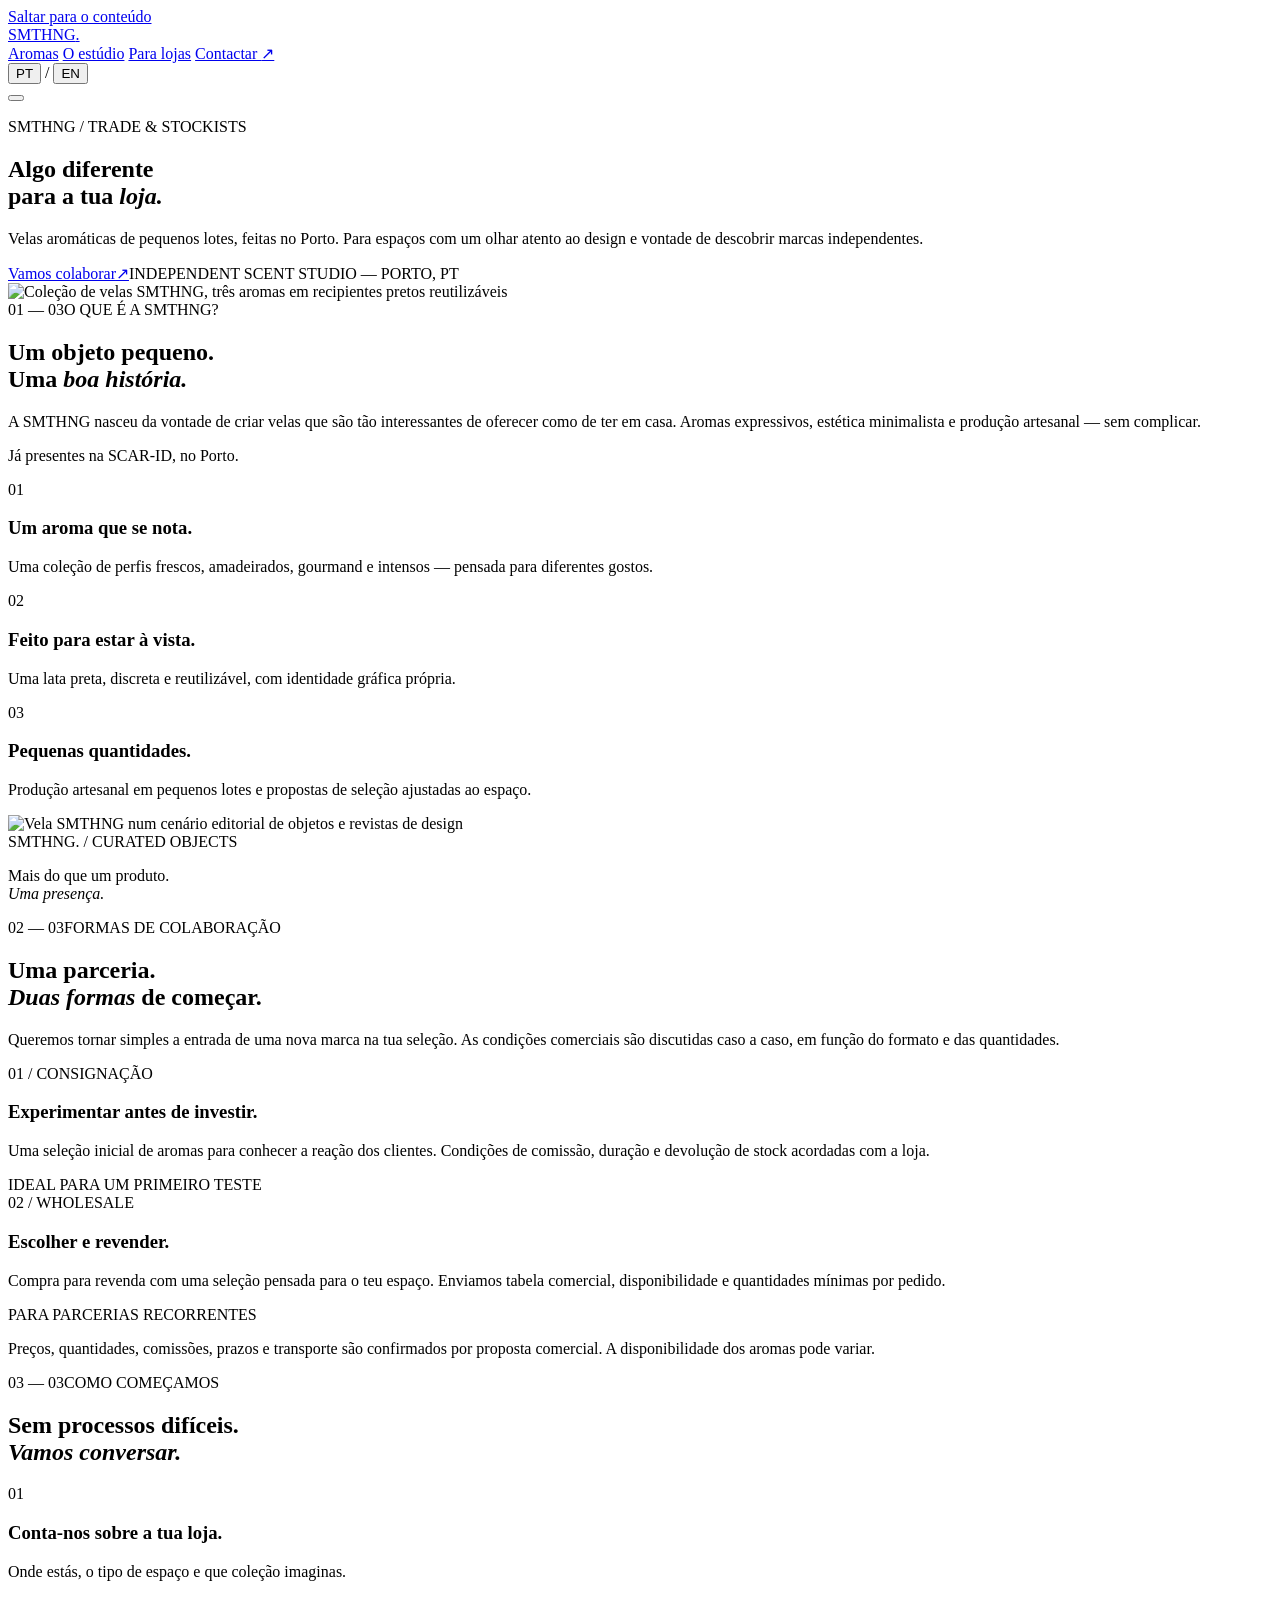
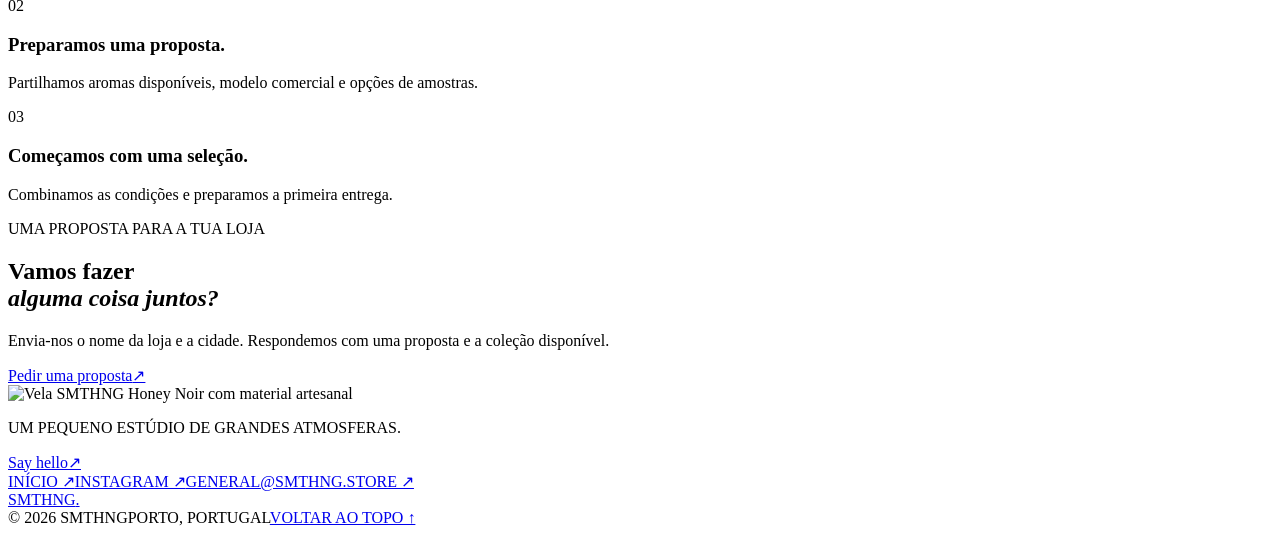
==== stockists/index.html @ 964a91d0 "feat: add bilingual stockist partnership page" ====
<!doctype html>
<html lang="pt-PT">
<head>
  <meta charset="utf-8">
  <meta name="viewport" content="width=device-width, initial-scale=1">
  <meta name="theme-color" content="#14205c">
  <meta name="description" content="SMTHNG para concept stores e boutiques. Descubra como colaborar com uma marca independente de velas aromáticas feitas à mão no Porto.">
  <meta property="og:type" content="website">
  <meta property="og:title" content="For stockists — SMTHNG">
  <meta property="og:description" content="A scent brand with character, made in Porto. Wholesale & consignment enquiries.">
  <meta property="og:image" content="https://smthng.store/assets/img/hero-group.jpg">
  <meta property="og:url" content="https://smthng.store/stockists/">
  <link rel="canonical" href="https://smthng.store/stockists/">
  <link rel="icon" href="../assets/favicon.svg" type="image/svg+xml">
  <link rel="preconnect" href="https://fonts.googleapis.com">
  <link rel="preconnect" href="https://fonts.gstatic.com" crossorigin>
  <link href="https://fonts.googleapis.com/css2?family=DM+Sans:wght@400;500;600;700&family=Instrument+Serif:ital@0;1&display=swap" rel="stylesheet">
  <link rel="stylesheet" href="../assets/styles.css">
  <script src="../assets/site.js" defer></script>
  <title>Para lojas — SMTHNG</title>
</head>
<body data-page="stockists">
  <a class="skip-link" href="#main" data-i18n="skip">Saltar para o conteúdo</a>
  <header class="site-header">
    <div class="header-inner shell">
      <a class="wordmark" href="../" aria-label="SMTHNG, início">SMTHNG<span class="wordmark-dot">.</span></a>
      <nav class="site-nav" id="primary-nav" aria-label="Navegação principal">
        <a href="../#collection" data-i18n="navScents">Aromas</a>
        <a href="../#story" data-i18n="navStory">O estúdio</a>
        <a href="./" aria-current="page" data-i18n="navStockists">Para lojas</a>
        <a class="nav-contact" href="mailto:general@smthng.store?subject=Parceria%20SMTHNG" data-i18n="navContact">Contactar <span aria-hidden="true">↗</span></a>
      </nav>
      <div class="header-actions">
        <div class="language-switch" aria-label="Choose language">
          <button type="button" data-lang-switch="pt" aria-pressed="true">PT</button>
          <span aria-hidden="true">/</span>
          <button type="button" data-lang-switch="en" aria-pressed="false">EN</button>
        </div>
        <button type="button" class="menu-button" aria-label="Abrir menu" aria-controls="primary-nav" aria-expanded="false"><span></span><span></span></button>
      </div>
    </div>
  </header>

  <main id="main">
    <section class="stockist-hero">
      <div class="stockist-hero-copy"><p class="eyebrow eyebrow-light">SMTHNG / TRADE & STOCKISTS</p><h1 data-i18n-html="b2bHeading">Algo diferente<br>para a tua <em>loja.</em></h1><p data-i18n="b2bBody">Velas aromáticas de pequenos lotes, feitas no Porto. Para espaços com um olhar atento ao design e vontade de descobrir marcas independentes.</p><a class="button button-light" href="#partnership"><span data-i18n="b2bCta">Vamos colaborar</span><span aria-hidden="true">↗</span></a><span class="stockist-hero-foot">INDEPENDENT SCENT STUDIO — PORTO, PT</span></div>
      <div class="stockist-hero-photo"><img src="../assets/img/hero-group.jpg" alt="Coleção de velas SMTHNG, três aromas em recipientes pretos reutilizáveis" fetchpriority="high"></div>
    </section>

    <section class="stockist-intro shell" aria-labelledby="stockist-intro-heading">
      <div class="section-label"><span class="section-index">01 — 03</span><span data-i18n="b2bSectionOne">O QUE É A SMTHNG?</span></div>
      <div class="intro-grid">
        <h2 class="display-heading" id="stockist-intro-heading" data-i18n-html="b2bIntroHeading">Um objeto pequeno.<br>Uma <em>boa história.</em></h2>
        <div class="intro-aside"><p data-i18n="b2bIntroBody">A SMTHNG nasceu da vontade de criar velas que são tão interessantes de oferecer como de ter em casa. Aromas expressivos, estética minimalista e produção artesanal — sem complicar.</p><p class="tiny-note" data-i18n="b2bExisting">Já presentes na SCAR-ID, no Porto.</p></div>
      </div>
      <div class="benefit-grid">
        <article><span>01</span><h3 data-i18n="benefitOneTitle">Um aroma que se nota.</h3><p data-i18n="benefitOneBody">Uma coleção de perfis frescos, amadeirados, gourmand e intensos — pensada para diferentes gostos.</p></article>
        <article><span>02</span><h3 data-i18n="benefitTwoTitle">Feito para estar à vista.</h3><p data-i18n="benefitTwoBody">Uma lata preta, discreta e reutilizável, com identidade gráfica própria.</p></article>
        <article><span>03</span><h3 data-i18n="benefitThreeTitle">Pequenas quantidades.</h3><p data-i18n="benefitThreeBody">Produção artesanal em pequenos lotes e propostas de seleção ajustadas ao espaço.</p></article>
      </div>
    </section>

    <section class="b2b-photo-band"><img src="../assets/img/editorial-home.jpg" alt="Vela SMTHNG num cenário editorial de objetos e revistas de design" loading="lazy"><div><span>SMTHNG. / CURATED OBJECTS</span><p data-i18n-html="b2bBand">Mais do que um produto.<br><em>Uma presença.</em></p></div></section>

    <section class="partnership-section shell" id="partnership" aria-labelledby="partnership-heading">
      <div class="section-label"><span class="section-index">02 — 03</span><span data-i18n="b2bSectionTwo">FORMAS DE COLABORAÇÃO</span></div>
      <div class="partnership-heading"><h2 class="display-heading" id="partnership-heading" data-i18n-html="b2bPartnershipHeading">Uma parceria.<br><em>Duas formas</em> de começar.</h2><p data-i18n="b2bPartnershipBody">Queremos tornar simples a entrada de uma nova marca na tua seleção. As condições comerciais são discutidas caso a caso, em função do formato e das quantidades.</p></div>
      <div class="partnership-cards">
        <article class="partnership-card"><span class="partnership-number">01 / CONSIGNAÇÃO</span><h3 data-i18n="b2bConsignTitle">Experimentar antes de investir.</h3><p data-i18n="b2bConsignBody">Uma seleção inicial de aromas para conhecer a reação dos clientes. Condições de comissão, duração e devolução de stock acordadas com a loja.</p><span class="partnership-tag" data-i18n="b2bConsignTag">IDEAL PARA UM PRIMEIRO TESTE</span></article>
        <article class="partnership-card"><span class="partnership-number">02 / WHOLESALE</span><h3 data-i18n="b2bWholesaleTitle">Escolher e revender.</h3><p data-i18n="b2bWholesaleBody">Compra para revenda com uma seleção pensada para o teu espaço. Enviamos tabela comercial, disponibilidade e quantidades mínimas por pedido.</p><span class="partnership-tag" data-i18n="b2bWholesaleTag">PARA PARCERIAS RECORRENTES</span></article>
      </div>
      <p class="terms-note" data-i18n="b2bTerms">Preços, quantidades, comissões, prazos e transporte são confirmados por proposta comercial. A disponibilidade dos aromas pode variar.</p>
    </section>

    <section class="approach-section">
      <div class="shell">
        <div class="section-label"><span class="section-index">03 — 03</span><span data-i18n="b2bSectionThree">COMO COMEÇAMOS</span></div>
        <h2 class="display-heading" data-i18n-html="b2bStepsHeading">Sem processos difíceis.<br><em>Vamos conversar.</em></h2>
        <div class="steps-list"><div><span>01</span><h3 data-i18n="b2bStepOne">Conta-nos sobre a tua loja.</h3><p data-i18n="b2bStepOneBody">Onde estás, o tipo de espaço e que coleção imaginas.</p></div><div><span>02</span><h3 data-i18n="b2bStepTwo">Preparamos uma proposta.</h3><p data-i18n="b2bStepTwoBody">Partilhamos aromas disponíveis, modelo comercial e opções de amostras.</p></div><div><span>03</span><h3 data-i18n="b2bStepThree">Começamos com uma seleção.</h3><p data-i18n="b2bStepThreeBody">Combinamos as condições e preparamos a primeira entrega.</p></div></div>
      </div>
    </section>

    <section class="contact-section" id="contact"><div class="shell contact-inner"><div><span class="overline light-overline" data-i18n="b2bContactLabel">UMA PROPOSTA PARA A TUA LOJA</span><h2 data-i18n-html="b2bContactHeading">Vamos fazer<br><em>alguma coisa juntos?</em></h2><p data-i18n="b2bContactBody">Envia-nos o nome da loja e a cidade. Respondemos com uma proposta e a coleção disponível.</p><a class="button button-light" href="mailto:general@smthng.store?subject=Parceria%20SMTHNG%20%E2%80%94%20A%20minha%20loja&body=Ol%C3%A1%20SMTHNG%2C%0A%0ANome%20da%20loja%3A%20%0ACidade%3A%20%0ASite%20ou%20Instagram%3A%20%0AModelo%20de%20colabora%C3%A7%C3%A3o%3A%20%0A%0AObrigado!"><span data-i18n="b2bContactCta">Pedir uma proposta</span><span aria-hidden="true">↗</span></a></div><div class="contact-image"><img src="../assets/img/honey-noir.jpg" alt="Vela SMTHNG Honey Noir com material artesanal" loading="lazy"></div></div></section>
  </main>

  <footer class="site-footer">
    <div class="footer-top shell"><div><p class="footer-small" data-i18n="footerIntro">UM PEQUENO ESTÚDIO DE GRANDES ATMOSFERAS.</p><a class="footer-email" href="mailto:general@smthng.store">Say hello<span aria-hidden="true">↗</span></a></div><div class="footer-links"><a href="../" data-i18n="footerHome">INÍCIO ↗</a><a href="https://www.instagram.com/smthng.store/" target="_blank" rel="noopener noreferrer">INSTAGRAM ↗</a><a href="mailto:general@smthng.store">GENERAL@SMTHNG.STORE ↗</a></div></div>
    <div class="footer-bottom shell"><a class="wordmark footer-wordmark" href="../">SMTHNG<span class="wordmark-dot">.</span></a><div><span>© <span data-year>2026</span> SMTHNG</span><span>PORTO, PORTUGAL</span><a href="#top" data-i18n="backToTop">VOLTAR AO TOPO ↑</a></div></div>
  </footer>
</body>
</html>
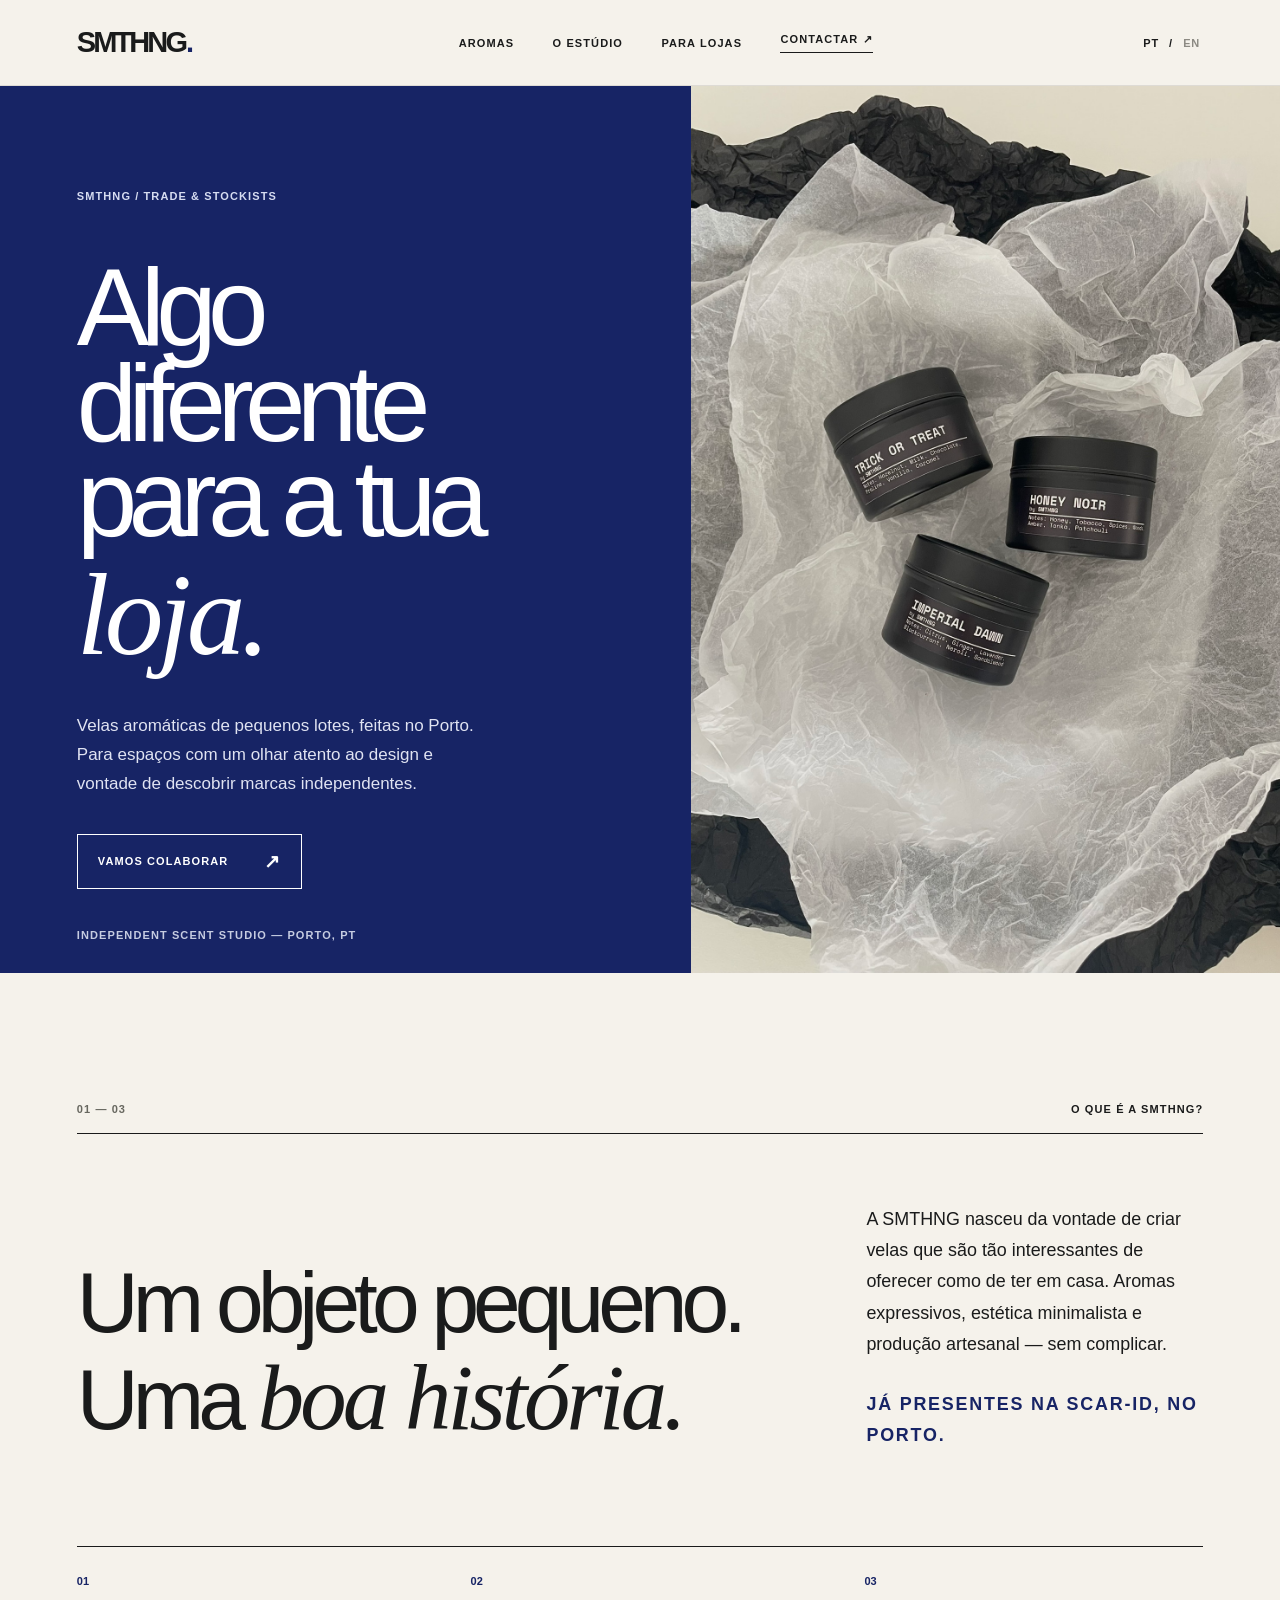
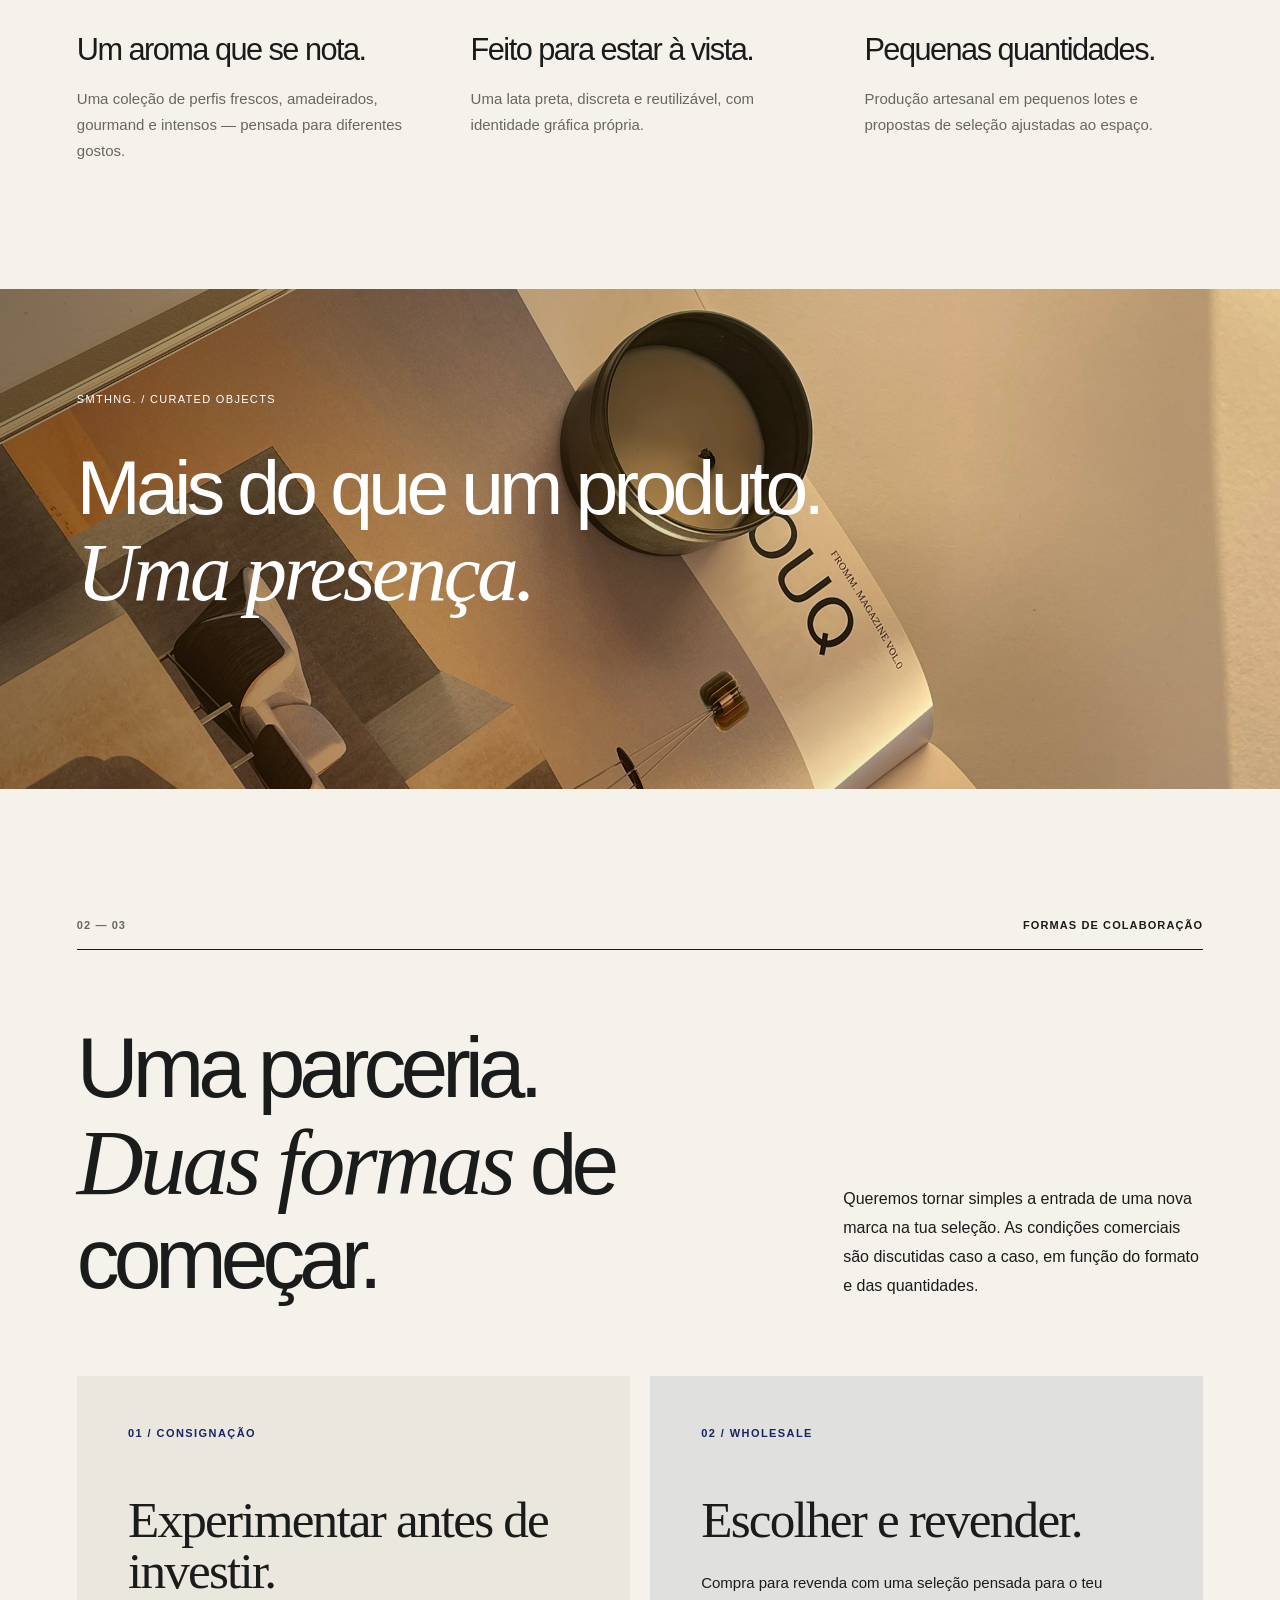
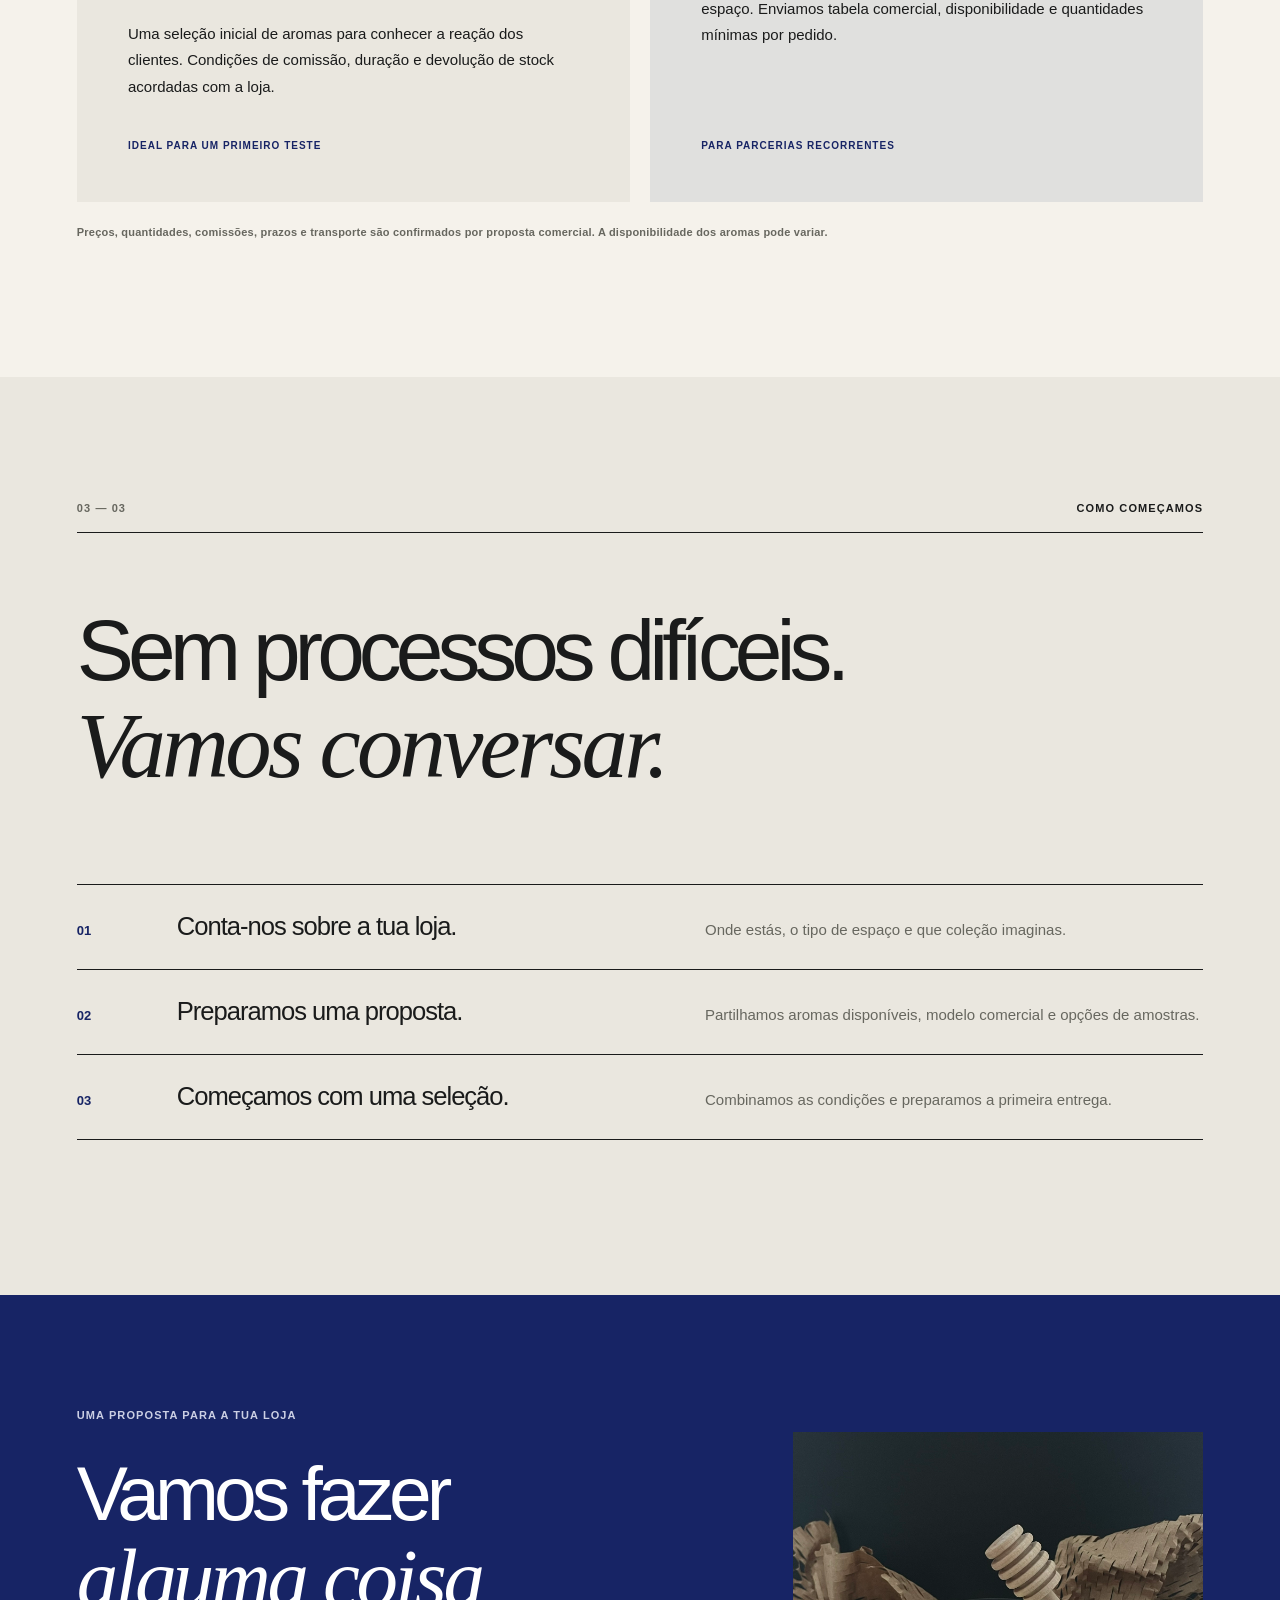
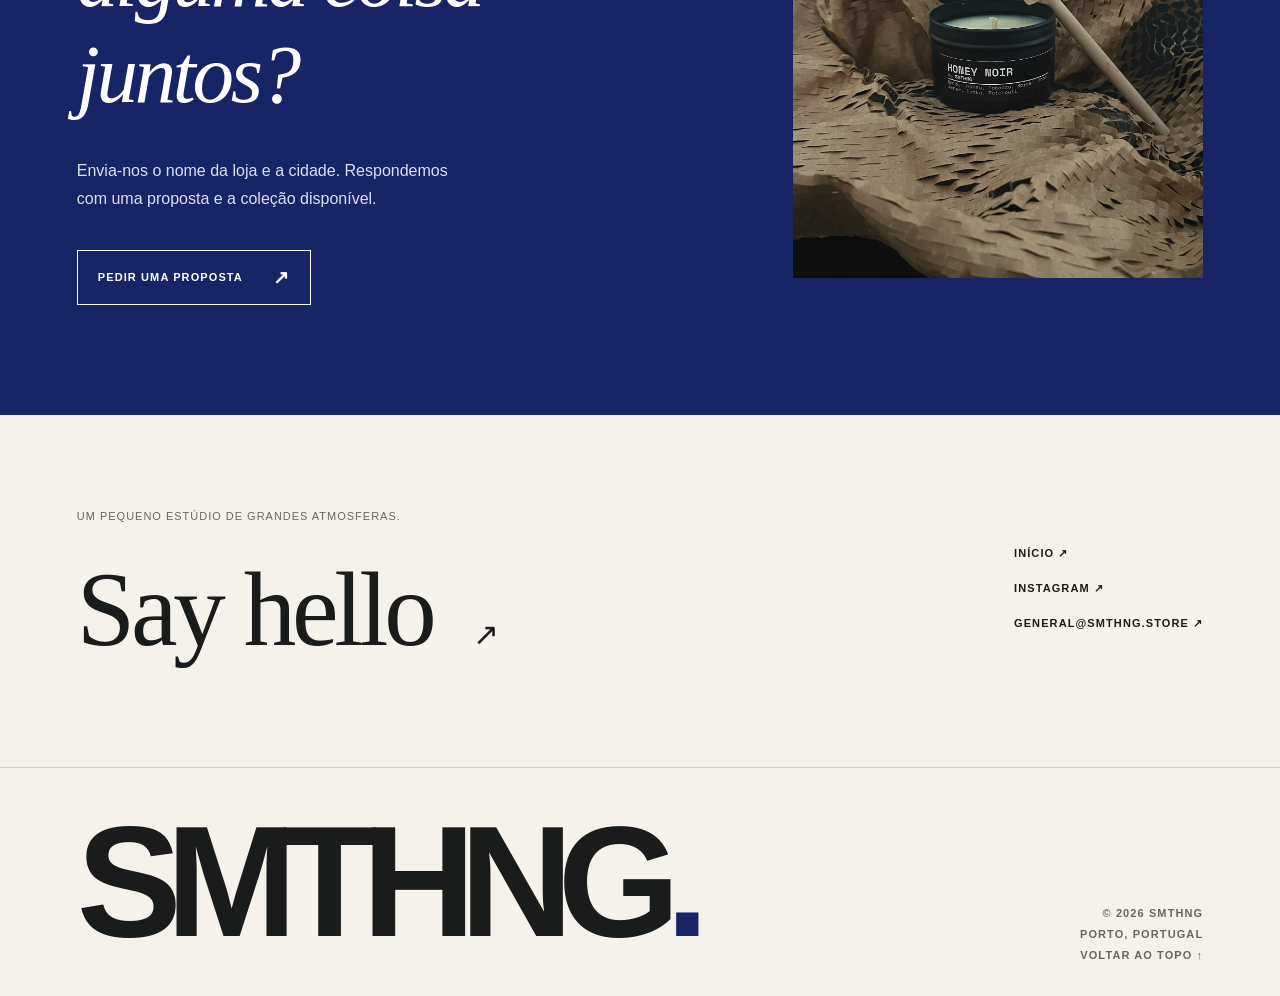
==== commit 594936f5: "fix: refine mobile type scales and editorial headlines" ====
--- a/stockists/index.html
+++ b/stockists/index.html
@@ -21,7 +21,7 @@
 </head>
 <body data-page="stockists">
   <a class="skip-link" href="#main" data-i18n="skip">Saltar para o conteúdo</a>
-  <header class="site-header">
+  <header class="site-header" id="top">
     <div class="header-inner shell">
       <a class="wordmark" href="../" aria-label="SMTHNG, início">SMTHNG<span class="wordmark-dot">.</span></a>
       <nav class="site-nav" id="primary-nav" aria-label="Navegação principal">
@@ -43,7 +43,7 @@
 
   <main id="main">
     <section class="stockist-hero">
-      <div class="stockist-hero-copy"><p class="eyebrow eyebrow-light">SMTHNG / TRADE & STOCKISTS</p><h1 data-i18n-html="b2bHeading">Algo diferente<br>para a tua <em>loja.</em></h1><p data-i18n="b2bBody">Velas aromáticas de pequenos lotes, feitas no Porto. Para espaços com um olhar atento ao design e vontade de descobrir marcas independentes.</p><a class="button button-light" href="#partnership"><span data-i18n="b2bCta">Vamos colaborar</span><span aria-hidden="true">↗</span></a><span class="stockist-hero-foot">INDEPENDENT SCENT STUDIO — PORTO, PT</span></div>
+      <div class="stockist-hero-copy"><p class="eyebrow eyebrow-light">SMTHNG / TRADE & STOCKISTS</p><h1 data-i18n-html="b2bHeading">Algo<br>diferente<br>para a tua <em>loja.</em></h1><p data-i18n="b2bBody">Velas aromáticas de pequenos lotes, feitas no Porto. Para espaços com um olhar atento ao design e vontade de descobrir marcas independentes.</p><a class="button button-light" href="#partnership"><span data-i18n="b2bCta">Vamos colaborar</span><span aria-hidden="true">↗</span></a><span class="stockist-hero-foot">INDEPENDENT SCENT STUDIO — PORTO, PT</span></div>
       <div class="stockist-hero-photo"><img src="../assets/img/hero-group.jpg" alt="Coleção de velas SMTHNG, três aromas em recipientes pretos reutilizáveis" fetchpriority="high"></div>
     </section>
 
--- a/assets/styles.css
+++ b/assets/styles.css
@@ -0,0 +1,254 @@
+/* SMTHNG — editorial visual system.
+   Cream, ink, cobalt. The photography does the talking. */
+:root{--paper:#f5f2eb;--paper-2:#eae7df;--ink:#1a1b1b;--muted:#67675f;--blue:#172465;--line:#d1cdc3;--white:#fffefa;--sans:"DM Sans",Arial,sans-serif;--serif:"Instrument Serif",Georgia,serif}
+*{box-sizing:border-box}
+html{scroll-behavior:smooth;scroll-padding-top:84px}
+body{margin:0;color:var(--ink);background:var(--paper);font-family:var(--sans);font-size:15px;-webkit-font-smoothing:antialiased}
+body.menu-open{overflow:hidden}
+img{display:block;width:100%;height:auto}
+a{color:inherit;text-decoration:none}
+button{font:inherit}
+h1,h2,h3,p,figure{margin:0}
+button,a{-webkit-tap-highlight-color:transparent}
+a:focus-visible,button:focus-visible{outline:2px solid var(--blue);outline-offset:5px}
+::selection{background:var(--blue);color:#fff}
+.shell{max-width:1680px;margin-inline:auto;padding-inline:clamp(22px,6vw,104px)}
+.skip-link{position:absolute;z-index:200;left:20px;top:-80px;background:#fff;padding:12px 20px}
+.skip-link:focus{top:10px}
+.site-header{position:relative;z-index:90;background:var(--paper);border-bottom:1px solid rgba(26,27,27,.1)}
+.header-inner{height:85px;display:flex;align-items:center;justify-content:space-between;gap:32px}
+.wordmark{font-family:var(--sans);font-size:29px;font-weight:700;letter-spacing:-.10em;line-height:1;white-space:nowrap}
+.wordmark-dot{color:var(--blue);margin-left:1px}
+.site-nav{display:flex;align-items:center;gap:clamp(24px,3vw,52px)}
+.site-nav a,.language-switch,.footer-links,.footer-bottom,.overline,.eyebrow,.section-label,.scent-details,.mini-spec,.hero-footnote,.vertical-caption,.editorial-image figcaption,.made-photo figcaption,.trade-footnote,.stockist-hero-foot,.tiny-note,.terms-note{font-size:11px;font-weight:600;letter-spacing:.10em;text-transform:uppercase}
+.site-nav a{transition:opacity .2s}
+.site-nav a:hover{opacity:.55}
+.site-nav .nav-contact{border-bottom:1px solid currentColor;padding-bottom:6px}
+.header-actions{display:flex;align-items:center;gap:22px}
+.language-switch{display:flex;align-items:center;gap:7px;white-space:nowrap}
+.language-switch button{border:0;background:none;padding:6px 3px;color:#8c8a83;cursor:pointer;font-size:11px;letter-spacing:.08em;font-weight:700}
+.language-switch button[aria-pressed="true"]{color:var(--ink)}
+.menu-button{display:none;background:none;border:0;cursor:pointer;width:34px;height:34px;position:relative}
+.menu-button span{position:absolute;width:25px;height:1.5px;background:var(--ink);left:4px;top:12px;transition:transform .25s}
+.menu-button span+span{top:21px}
+.menu-button[aria-expanded="true"] span:first-child{transform:translateY(4.5px) rotate(45deg)}
+.menu-button[aria-expanded="true"] span+span{transform:translateY(-4.5px) rotate(-45deg)}
+.hero{min-height:min(820px,calc(100svh - 85px));display:grid;grid-template-columns:52% 48%;background:var(--paper)}
+.hero-copy{padding:clamp(60px,7.4vw,138px) clamp(28px,7.5vw,150px) 28px clamp(22px,6vw,104px);display:flex;flex-direction:column;align-items:flex-start}
+.eyebrow{display:flex;align-items:center;gap:11px;line-height:1.5;color:var(--blue)}
+.asterisk{font-size:21px;line-height:1}
+.hero h1{font-size:clamp(78px,9.2vw,166px);line-height:.82;letter-spacing:-.085em;font-weight:500;margin:clamp(32px,4.4vw,78px) 0 35px;white-space:nowrap}
+.hero h1 em,.display-heading em,.quote-panel h2 em,.trade-banner h2 em,.stockist-hero h1 em,.contact-section h2 em,.b2b-photo-band em{font:italic 1.08em var(--serif);letter-spacing:-.04em;font-weight:400}
+.hero-description{font-size:clamp(15px,1.3vw,18px);line-height:1.7;max-width:390px}
+.text-link{display:inline-flex;gap:26px;align-items:center;border-bottom:1px solid var(--ink);padding-bottom:11px;text-transform:uppercase;font-weight:700;letter-spacing:.09em;font-size:11px}
+.text-link:hover .round-arrow{transform:translate(3px,-3px)}
+.round-arrow{font-size:19px;transition:transform .2s;line-height:1}
+.hero-link{margin-top:36px}
+.hero-footnote{display:flex;gap:25px;color:var(--muted);margin-top:auto;padding-top:44px;width:100%;justify-content:space-between}
+.hero-media{min-height:560px;position:relative;overflow:hidden;background:#dad8d1}
+.hero-media img{height:100%;width:100%;object-fit:cover;object-position:50% 50%}
+.vertical-caption{position:absolute;right:22px;bottom:33px;writing-mode:vertical-rl;color:#fff;text-shadow:0 1px 5px #222;mix-blend-mode:difference}
+.marquee-line{border-block:1px solid var(--ink);overflow:hidden;background:var(--blue);color:#fff;padding:15px 0}
+.marquee-line span{display:block;white-space:nowrap;font-size:12px;font-weight:700;letter-spacing:.18em;text-align:center}
+.marquee-line i{font-size:17px;font-style:normal;vertical-align:middle;margin-inline:20px}
+.section-label{display:flex;justify-content:space-between;gap:24px;padding-bottom:18px;border-bottom:1px solid var(--ink);color:var(--ink)}
+.section-index{color:var(--muted)}
+.intro-section{padding-top:130px;padding-bottom:140px}
+.intro-grid{display:grid;grid-template-columns:1.35fr .65fr;gap:8%;padding:70px 0 95px;align-items:end}
+.display-heading{font-size:clamp(54px,6.7vw,112px);letter-spacing:-.07em;font-weight:500;line-height:.98}
+.intro-aside{max-width:385px}
+.intro-aside p{font-size:clamp(16px,1.4vw,19px);line-height:1.75}
+.mini-spec{display:flex;gap:10px 18px;flex-wrap:wrap;margin-top:30px;color:var(--blue)}
+.mini-spec span:before{content:"✳";margin-right:7px;font-size:11px}
+.editorial-image{position:relative}
+.editorial-image-wide img{aspect-ratio:2.15/1;object-fit:cover;object-position:center 54%}
+.editorial-image figcaption,.made-photo figcaption{position:absolute;bottom:15px;left:17px;font-size:9px;background:var(--paper);padding:8px 11px;letter-spacing:.09em}
+.collection-section{background:var(--paper-2);padding:130px 0 145px}
+.section-heading-row{display:flex;align-items:end;justify-content:space-between;gap:40px;padding:62px 0 75px}
+.section-kicker{max-width:300px;line-height:1.65;font-size:16px}
+.scent-grid{display:grid;grid-template-columns:repeat(2,minmax(0,1fr));gap:68px 30px}
+.scent-image{overflow:hidden;background:#282a2a}
+.scent-image img{aspect-ratio:1.12/1;object-fit:cover;transition:transform .6s cubic-bezier(.2,.8,.2,1)}
+.scent-card:hover .scent-image img{transform:scale(1.035)}
+.scent-details{display:grid;grid-template-columns:34px 1fr 30px;gap:8px;padding-top:20px;align-items:start}
+.scent-details h3{font-size:clamp(19px,2vw,29px);letter-spacing:-.035em;font-weight:600;line-height:1.2}
+.scent-details p{font-family:var(--sans);text-transform:none;letter-spacing:0;font-size:13px;font-weight:400;color:var(--muted);margin-top:8px;line-height:1.4}
+.scent-symbol{font-size:22px;text-align:right;line-height:1}
+.scent-index{display:grid;grid-template-columns:1fr 2fr;gap:60px;margin-top:140px;border-top:1px solid var(--ink);padding-top:25px}
+.scent-index-heading .overline{color:var(--blue)}
+.scent-index-heading p{font-size:13px;line-height:1.5;color:var(--muted);margin-top:18px}
+.scent-index-list>div{display:flex;align-items:baseline;justify-content:space-between;gap:18px;border-bottom:1px solid var(--line);padding:22px 0}
+.scent-index-list>div span:first-child{font-size:clamp(18px,1.9vw,28px);font-weight:600;letter-spacing:-.035em}
+.scent-index-list>div span+span{font-size:12px;color:var(--muted)}
+.quote-section{display:grid;grid-template-columns:1fr 1fr;min-height:670px}
+.quote-image{overflow:hidden}
+.quote-image img{height:100%;object-fit:cover}
+.quote-panel{position:relative;background:var(--blue);color:#fff;padding:clamp(58px,7vw,130px) clamp(35px,6.5vw,115px);display:flex;flex-direction:column;justify-content:center}
+.light-overline{color:#cbcfe4}
+.quote-panel h2,.trade-banner h2,.contact-section h2{font-size:clamp(60px,6.5vw,108px);line-height:.96;letter-spacing:-.065em;font-weight:500;margin:35px 0}
+.quote-panel p{max-width:350px;line-height:1.7;font-size:17px;color:#e0e3f2}
+.quote-mark{position:absolute;right:45px;bottom:25px;color:#dddff2;font-size:45px}
+.made-section{padding-top:145px;padding-bottom:150px}
+.made-grid{display:grid;grid-template-columns:1.12fr .88fr;align-items:center;gap:10%;padding-top:75px}
+.made-grid .display-heading{font-size:clamp(58px,6vw,105px)}
+.made-grid p{font-size:17px;line-height:1.8;max-width:440px;margin:40px 0 28px}
+.made-photo{position:relative}
+.made-photo img{aspect-ratio:.82/1;object-fit:cover}
+.trade-banner{display:grid;grid-template-columns:55% 45%;background:var(--blue);color:#fff;min-height:660px}
+.trade-copy{position:relative;padding:clamp(72px,7vw,135px) clamp(45px,7vw,124px);display:flex;flex-direction:column;align-items:flex-start}
+.trade-banner h2{font-size:clamp(60px,6.4vw,110px)}
+.trade-banner p{font-size:17px;line-height:1.7;max-width:470px;color:#e0e3f2}
+.trade-image{overflow:hidden}
+.trade-image img{height:100%;object-fit:cover;object-position:center}
+.button{display:inline-flex;align-items:center;justify-content:space-between;gap:30px;min-width:225px;border:1px solid currentColor;padding:17px 20px;text-transform:uppercase;letter-spacing:.1em;font-size:11px;font-weight:700;transition:background .2s,color .2s}
+.button span:last-child{font-size:19px;line-height:1}
+.button-light{color:#fff;border-color:#fff}
+.button-light:hover{background:#fff;color:var(--blue)}
+.trade-copy .button{margin-top:32px}
+.trade-footnote{margin-top:auto;padding-top:60px;color:#c9cee5}
+.site-footer{background:var(--paper);color:var(--ink)}
+.footer-top{display:grid;grid-template-columns:1fr 1fr;gap:40px;padding-top:95px;padding-bottom:100px;border-bottom:1px solid var(--line)}
+.footer-small{font-size:11px;letter-spacing:.09em;color:var(--muted)}
+.footer-email{display:inline-flex;align-items:baseline;gap:40px;font-family:var(--serif);font-size:clamp(70px,8.2vw,144px);line-height:1.1;margin-top:30px;letter-spacing:-.04em}
+.footer-email span{font-size:.3em;font-family:var(--sans)}
+.footer-links{display:flex;flex-direction:column;gap:22px;align-items:flex-start;justify-content:center;margin-left:auto}
+.footer-links a:hover{text-decoration:underline;text-underline-offset:5px}
+.footer-bottom{padding-top:35px;padding-bottom:35px;display:flex;justify-content:space-between;align-items:end;gap:30px}
+.footer-wordmark{font-size:clamp(66px,12.3vw,220px);letter-spacing:-.10em}
+.footer-bottom>div{display:flex;flex-direction:column;gap:9px;align-items:flex-end;color:var(--muted)}
+/* B2B page */
+.stockist-hero{display:grid;grid-template-columns:54% 46%;min-height:680px;background:var(--blue)}
+.stockist-hero-copy{padding:clamp(80px,8vw,140px) clamp(30px,8vw,140px) 32px clamp(22px,6vw,104px);display:flex;flex-direction:column;align-items:flex-start;color:#fff}
+.eyebrow-light{color:#d6dcf1}
+.stockist-hero h1{font-size:clamp(73px,8.5vw,155px);line-height:.88;letter-spacing:-.08em;font-weight:500;margin:55px 0 30px}
+.stockist-hero p:not(.eyebrow){font-size:17px;line-height:1.7;max-width:420px;color:#e0e3f2}
+.stockist-hero .button{margin-top:35px}
+.stockist-hero-foot{margin-top:auto;padding-top:40px;color:#c6cce1}
+.stockist-hero-photo img{width:100%;height:100%;object-fit:cover}
+.stockist-intro{padding-top:130px;padding-bottom:125px}
+.tiny-note{margin-top:28px;color:var(--blue)}
+.benefit-grid{display:grid;grid-template-columns:repeat(3,1fr);gap:55px;border-top:1px solid var(--ink);padding-top:24px}
+.benefit-grid article>span{font-size:11px;color:var(--blue);font-weight:700}
+.benefit-grid h3{margin:45px 0 18px;font-size:clamp(24px,2.4vw,37px);line-height:1.12;letter-spacing:-.05em;font-weight:500}
+.benefit-grid p{font-size:15px;line-height:1.75;max-width:350px;color:var(--muted)}
+.b2b-photo-band{height:500px;position:relative;overflow:hidden;background:#b7b0a0}
+.b2b-photo-band img{height:100%;object-fit:cover;object-position:50% 45%}
+.b2b-photo-band:before{content:"";position:absolute;inset:0;background:linear-gradient(90deg,rgba(0,0,0,.43),transparent 75%);z-index:1}
+.b2b-photo-band>div{position:absolute;z-index:2;left:6vw;top:20%;color:#fff}
+.b2b-photo-band span{font-size:11px;letter-spacing:.12em}
+.b2b-photo-band p{font-size:clamp(58px,6vw,112px);line-height:.95;letter-spacing:-.06em;margin-top:45px}
+.partnership-section{padding-top:130px;padding-bottom:135px}
+.partnership-heading{display:flex;justify-content:space-between;align-items:end;gap:50px;padding:75px 0}
+.partnership-heading p{max-width:360px;line-height:1.8;font-size:16px}
+.partnership-cards{display:grid;grid-template-columns:1fr 1fr;gap:20px}
+.partnership-card{min-height:400px;padding:clamp(30px,4vw,65px);background:var(--paper-2);display:flex;flex-direction:column;align-items:flex-start}
+.partnership-card:nth-child(2){background:#e0e0de}
+.partnership-number{font-size:11px;letter-spacing:.13em;color:var(--blue);font-weight:700}
+.partnership-card h3{font-family:var(--serif);font-size:clamp(40px,4vw,68px);line-height:1;letter-spacing:-.035em;font-weight:400;max-width:440px;margin:55px 0 25px}
+.partnership-card p{line-height:1.75;max-width:460px;font-size:15px}
+.partnership-tag{font-size:10px;letter-spacing:.1em;color:var(--blue);font-weight:700;margin-top:auto;padding-top:40px}
+.terms-note{line-height:1.6;color:var(--muted);margin-top:22px;font-size:11px;letter-spacing:.02em;text-transform:none}
+.approach-section{padding:125px 0 155px;background:var(--paper-2)}
+.approach-section .display-heading{margin:75px 0 85px}
+.steps-list>div{display:grid;grid-template-columns:70px 1fr 1fr;gap:30px;align-items:baseline;padding:27px 0;border-top:1px solid var(--ink)}
+.steps-list>div:last-child{border-bottom:1px solid var(--ink)}
+.steps-list>div>span{font-size:13px;color:var(--blue);font-weight:700}
+.steps-list h3{font-size:clamp(22px,2vw,33px);font-weight:500;letter-spacing:-.04em}
+.steps-list p{font-size:15px;color:var(--muted);line-height:1.6}
+.contact-section{background:var(--blue);color:#fff}
+.contact-inner{display:grid;grid-template-columns:1.2fr .8fr;gap:9%;align-items:center;padding-top:110px;padding-bottom:110px}
+.contact-section h2{font-size:clamp(60px,6vw,108px)}
+.contact-section p{max-width:380px;line-height:1.7;font-size:16px;color:#dce0f0}
+.contact-section .button{margin-top:38px}
+.contact-image img{aspect-ratio:.92/1;object-fit:cover}
+@media (min-width:1680px){.hero-copy,.stockist-hero-copy{padding-left:max(calc((100vw - 1472px)/2),104px)}}
+@media (max-width:1100px){.site-nav{gap:22px}.hero h1{font-size:clamp(68px,8.8vw,105px)}.hero-copy{padding-right:28px}.stockist-hero h1{font-size:clamp(67px,8vw,100px)}.intro-grid{grid-template-columns:1.1fr .9fr;gap:5%}.display-heading{font-size:clamp(50px,6.6vw,82px)}.scent-index{grid-template-columns:.7fr 1.3fr}.quote-panel h2,.trade-banner h2{font-size:clamp(56px,6vw,84px)}}
+@media (max-width:820px){
+  .header-inner{height:70px}
+  .menu-button{display:block}
+  .site-nav{position:absolute;top:70px;left:0;right:0;background:var(--paper);display:flex;flex-direction:column;align-items:stretch;padding:28px 6vw 40px;gap:0;border-top:1px solid var(--line);box-shadow:0 14px 20px rgba(0,0,0,.06);visibility:hidden;opacity:0;transform:translateY(-10px);pointer-events:none;transition:opacity .2s,transform .2s,visibility .2s}
+  .site-nav.is-open{visibility:visible;opacity:1;transform:translateY(0);pointer-events:auto}
+  .site-nav a{padding:18px 0;border-bottom:1px solid var(--line);font-size:16px}
+  .site-nav .nav-contact{border-bottom:1px solid var(--line);padding-bottom:18px}
+  .hero{grid-template-columns:1fr;min-height:0}
+  .hero-copy{min-height:600px;padding:65px 6vw 30px}
+  .hero h1{font-size:clamp(82px,15vw,146px)}
+  .hero-media{min-height:580px}
+  .intro-section,.collection-section,.stockist-intro,.partnership-section{padding-block:90px}
+  .intro-grid{grid-template-columns:1fr;padding:55px 0 75px;gap:40px}
+  .intro-aside{max-width:590px}
+  .section-heading-row,.partnership-heading{align-items:start;flex-direction:column}
+  .scent-index{grid-template-columns:1fr;gap:20px;margin-top:90px}
+  .quote-section{grid-template-columns:1fr}
+  .quote-image{height:550px}
+  .quote-panel{min-height:520px}
+  .made-section{padding-block:90px}
+  .made-grid{grid-template-columns:1fr;gap:60px}
+  .made-photo{max-width:520px}
+  .trade-banner{grid-template-columns:1fr}
+  .trade-copy{min-height:580px;padding:85px 6vw}
+  .trade-image{height:450px}
+  .stockist-hero{grid-template-columns:1fr}
+  .stockist-hero-copy{min-height:620px;padding:85px 6vw 30px}
+  .stockist-hero-photo{height:490px}
+  .benefit-grid{gap:25px}
+  .partnership-cards{grid-template-columns:1fr}
+  .partnership-card{min-height:340px}
+  .approach-section{padding-block:90px}
+  .contact-inner{grid-template-columns:1fr;gap:70px}
+  .contact-image{max-width:510px}
+  .footer-email{font-size:clamp(65px,10vw,95px)}
+}
+@media (max-width:560px){
+  .shell{padding-inline:22px}
+  .wordmark{font-size:26px}
+  .header-inner{gap:15px}
+  .header-actions{gap:12px}
+  .hero-copy{min-height:550px;padding:55px 22px 25px}
+  .hero h1{font-size:clamp(71px,18vw,112px);margin:55px 0 30px}
+  .hero-description{font-size:15px}
+  .hero-footnote{font-size:9px;gap:10px}
+  .hero-media{min-height:470px}
+  .vertical-caption{right:14px;bottom:18px}
+  .marquee-line{padding:12px 0}
+  .marquee-line span{font-size:9px;letter-spacing:.09em}
+  .intro-section,.collection-section,.made-section,.stockist-intro,.partnership-section{padding-block:78px}
+  .intro-grid{padding-top:45px}
+  .display-heading{font-size:clamp(54px,12vw,78px)}
+  .editorial-image-wide img{aspect-ratio:.95/1;object-position:58% 50%}
+  .section-heading-row{padding:48px 0 50px}
+  .scent-grid{grid-template-columns:1fr;gap:45px}
+  .scent-image img{aspect-ratio:1.04/1}
+  .scent-details h3{font-size:24px}
+  .scent-index-list>div{align-items:start;flex-direction:column;gap:7px}
+  .quote-image{height:390px}
+  .quote-panel{min-height:485px;padding:65px 24px}
+  .quote-panel h2,.trade-banner h2,.contact-section h2{font-size:clamp(57px,12vw,78px)}
+  .quote-panel p{font-size:15px}
+  .made-grid{padding-top:48px}
+  .made-grid p{margin:28px 0}
+  .trade-copy{min-height:625px;padding:70px 22px}
+  .trade-image{height:400px}
+  .footer-top{grid-template-columns:1fr;padding-block:70px;gap:65px}
+  .footer-links{margin:0;gap:20px}
+  .footer-email{font-size:clamp(65px,17vw,105px)}
+  .footer-bottom{flex-direction:column;align-items:start}
+  .footer-wordmark{font-size:23vw}
+  .footer-bottom>div{align-items:start}
+  .stockist-hero-copy{min-height:640px;padding:75px 22px 35px}
+  .stockist-hero h1{font-size:clamp(63px,16vw,100px)}
+  .stockist-hero-photo{height:400px}
+  .benefit-grid{grid-template-columns:1fr;gap:37px}
+  .benefit-grid h3{margin:17px 0 10px}
+  .b2b-photo-band{height:400px}
+  .b2b-photo-band>div{top:24%;left:22px}
+  .b2b-photo-band p{font-size:clamp(58px,12vw,76px)}
+  .partnership-heading{padding:55px 0}
+  .partnership-card{padding:30px}
+  .partnership-card h3{margin:38px 0 20px}
+  .approach-section .display-heading{margin:55px 0 70px}
+  .steps-list>div{grid-template-columns:35px 1fr;gap:10px 18px}
+  .steps-list p{grid-column:2}
+  .contact-inner{padding-block:75px}
+}
+@media(prefers-reduced-motion:reduce){html{scroll-behavior:auto}*,*::before,*::after{animation-duration:.01ms!important;transition-duration:.01ms!important}}
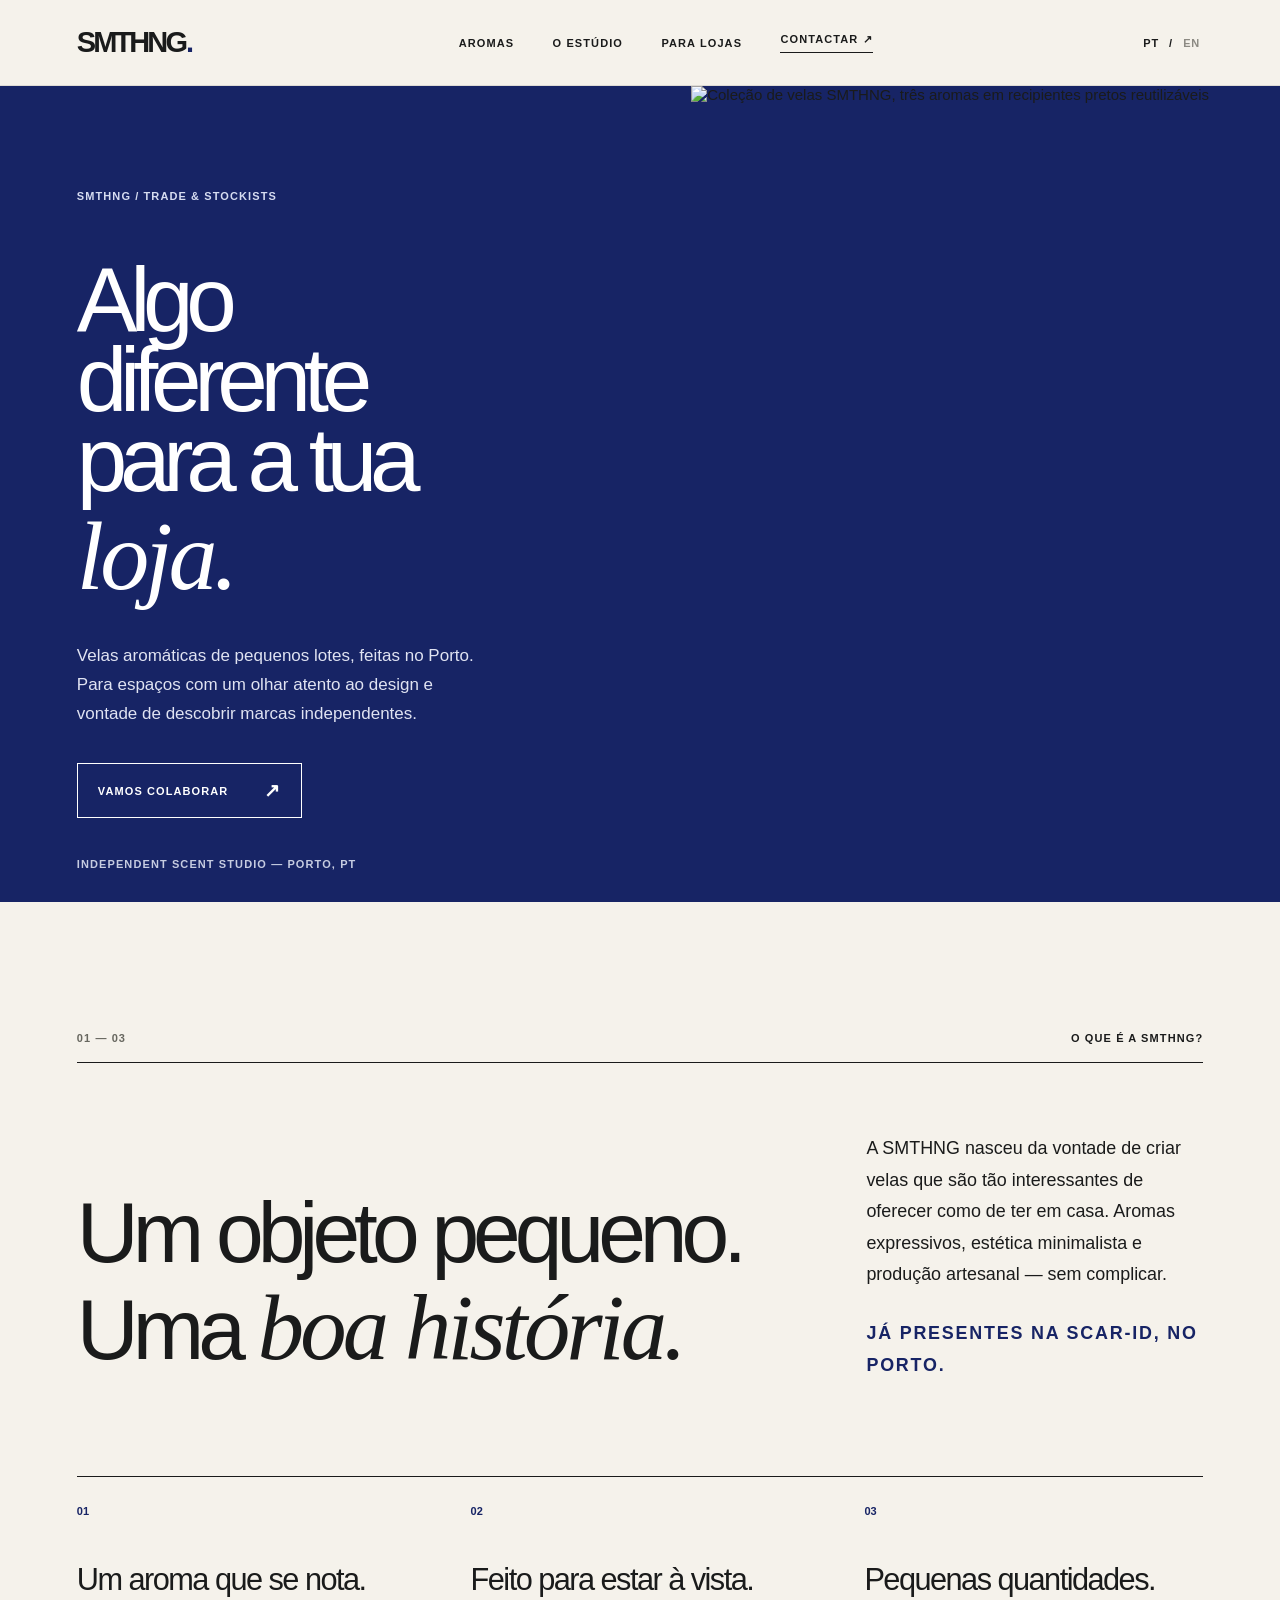
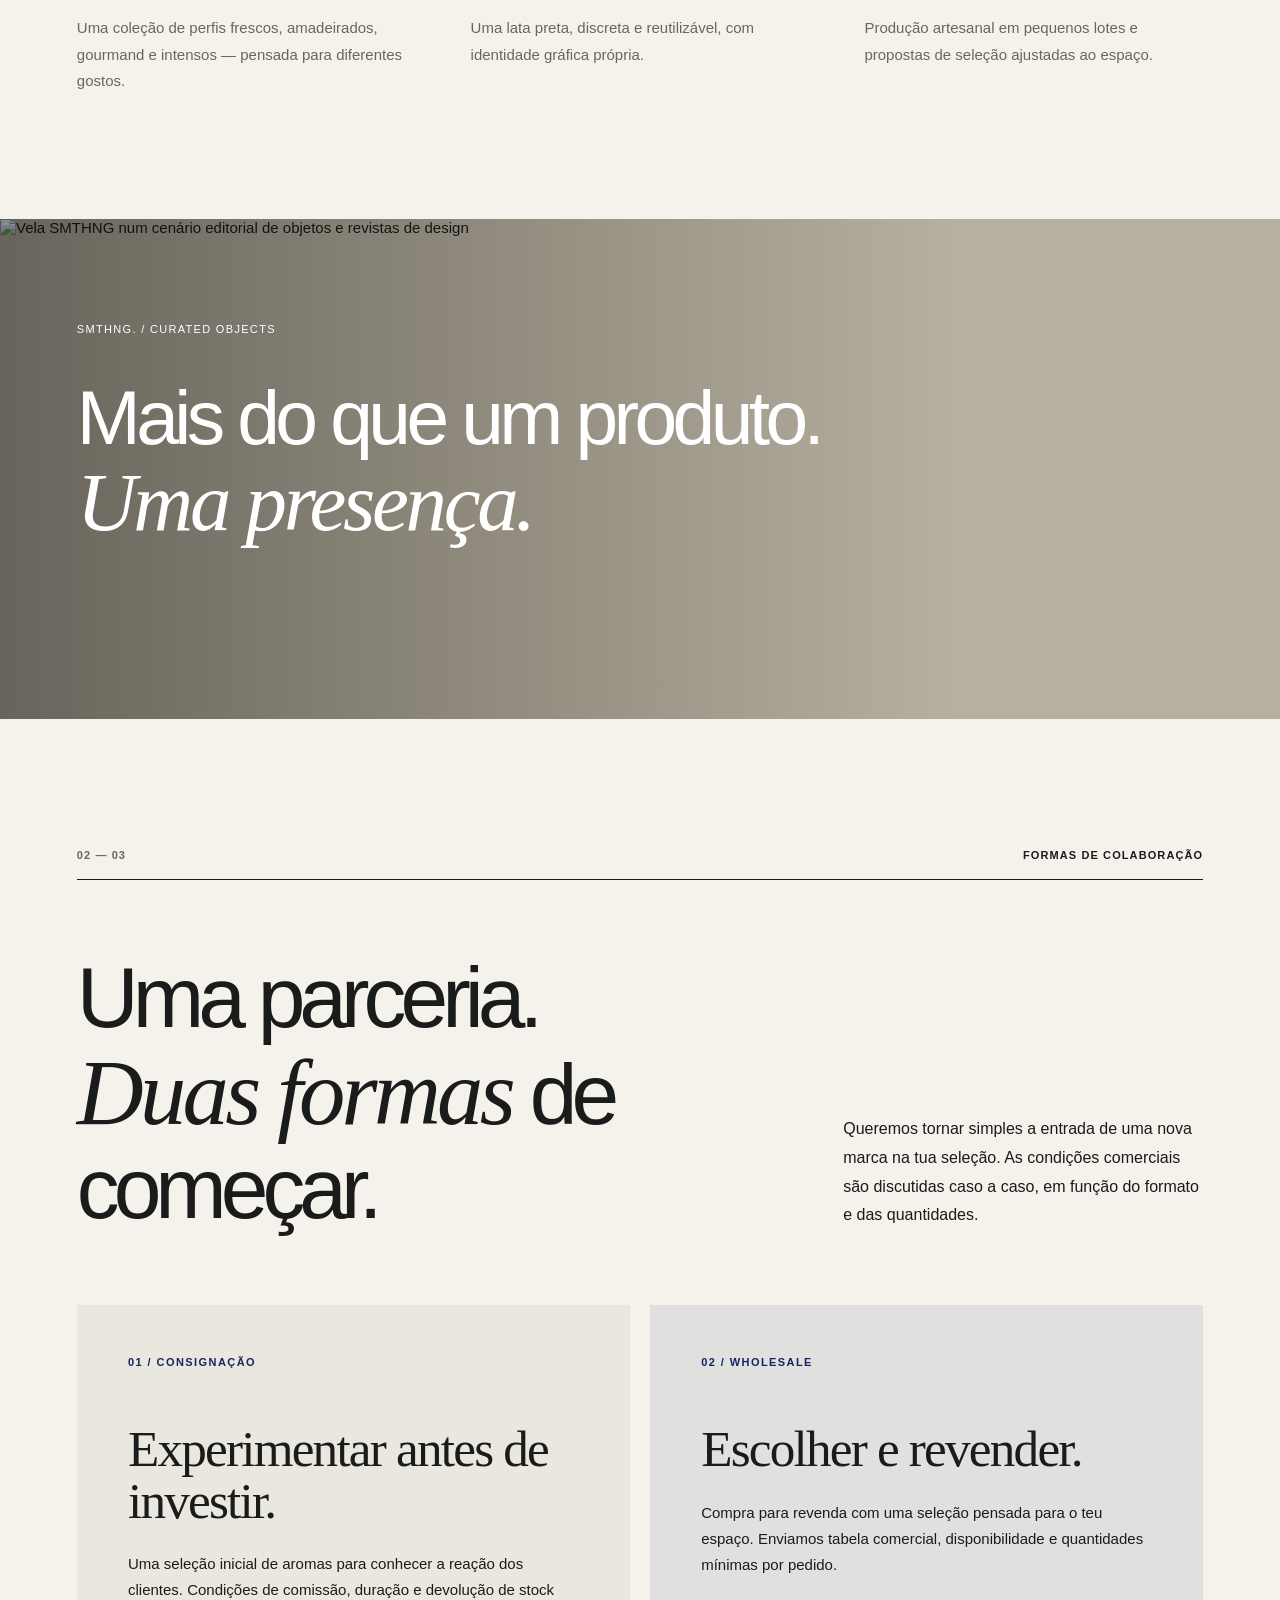
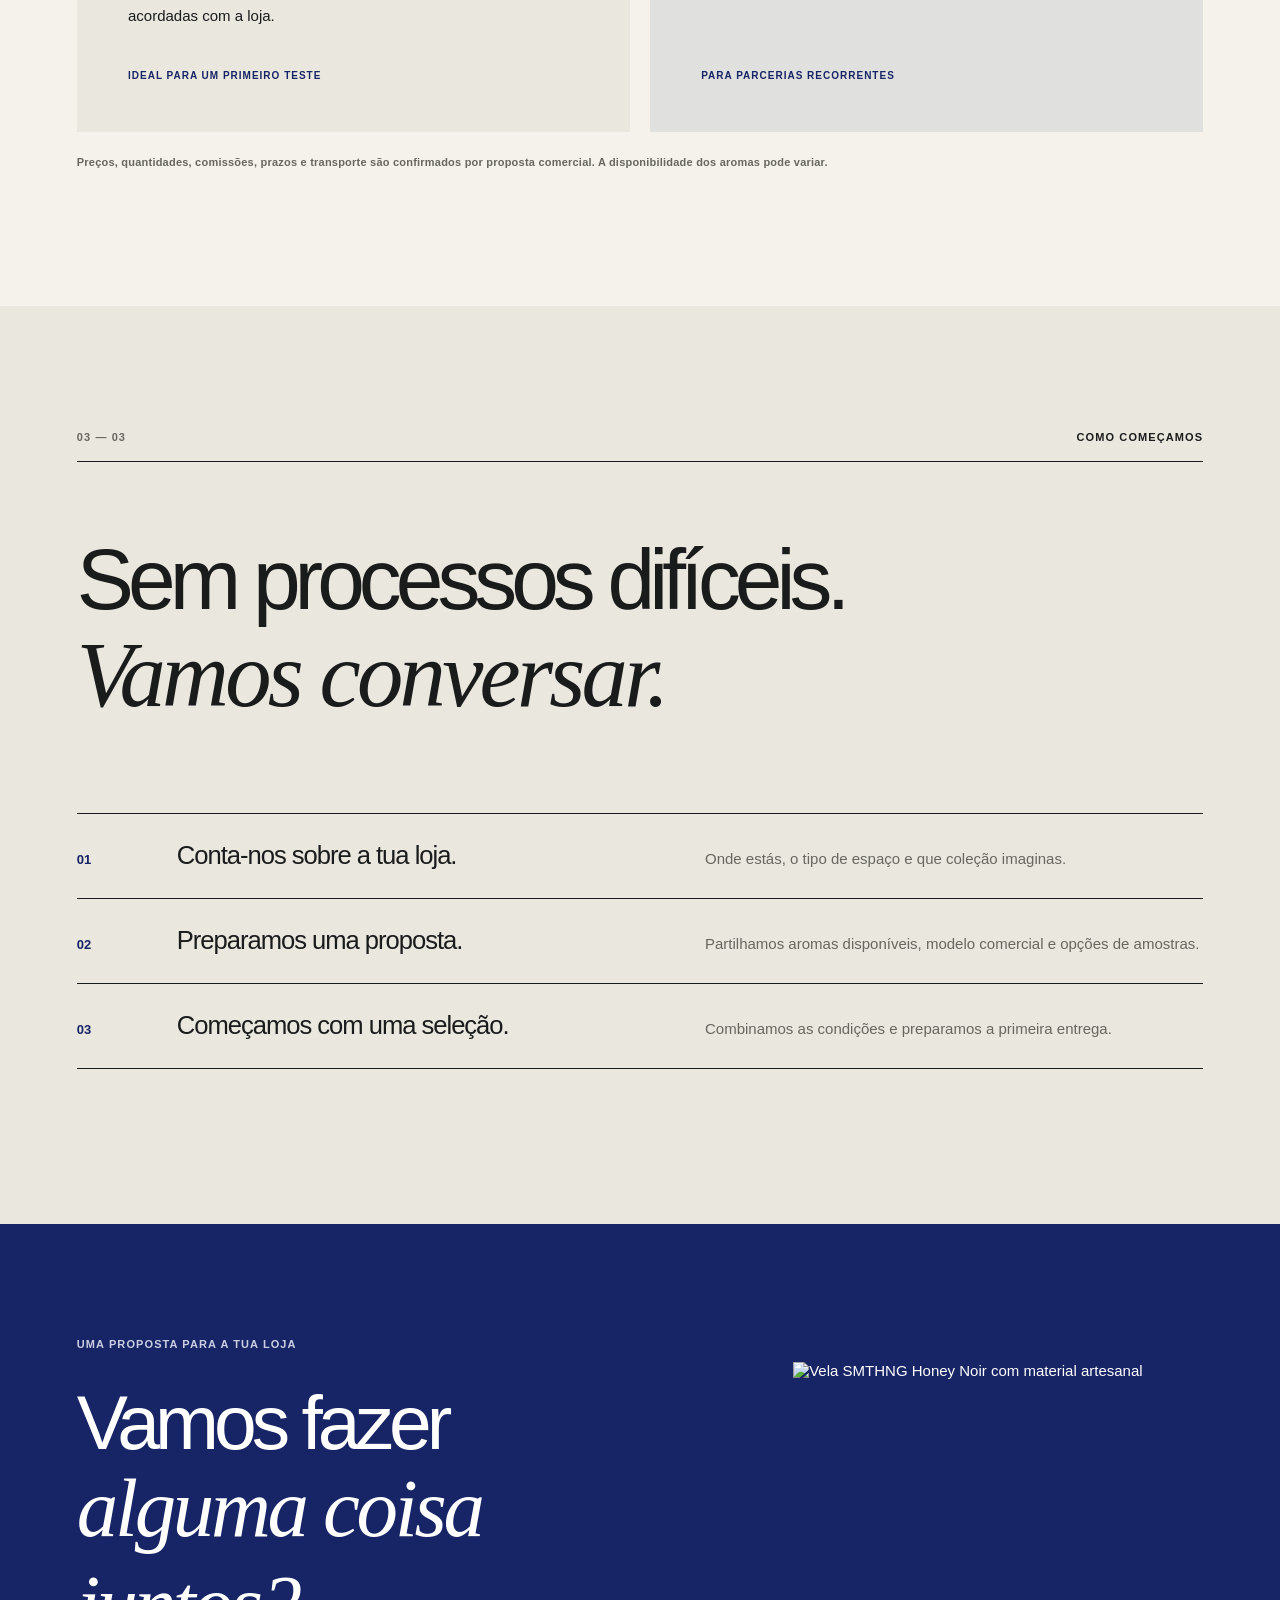
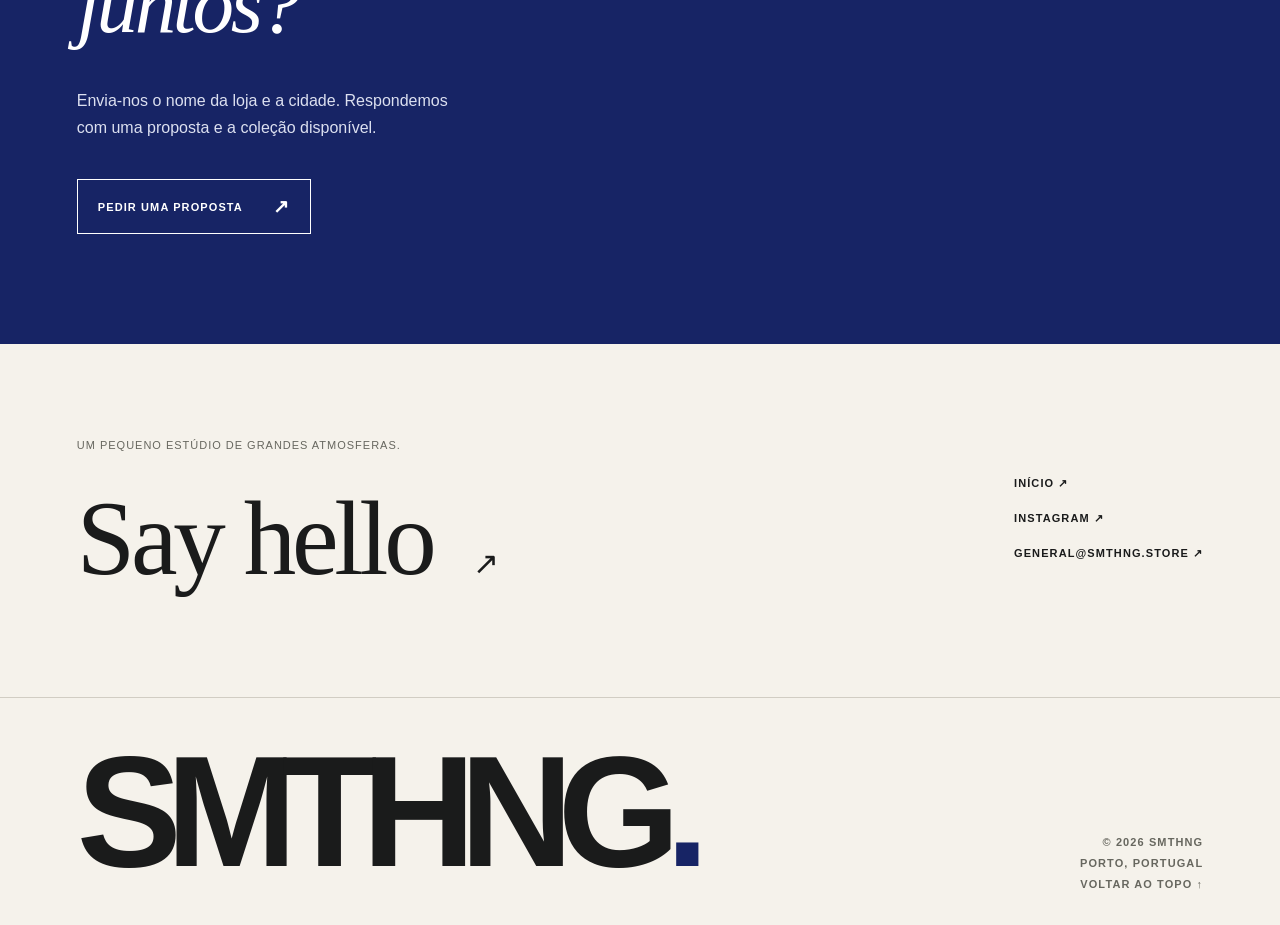
==== commit edef60b9: "feat: upgrade stockist imagery to requested original photos" ====
--- a/stockists/index.html
+++ b/stockists/index.html
@@ -8,7 +8,7 @@
   <meta property="og:type" content="website">
   <meta property="og:title" content="For stockists — SMTHNG">
   <meta property="og:description" content="A scent brand with character, made in Porto. Wholesale & consignment enquiries.">
-  <meta property="og:image" content="https://smthng.store/assets/img/hero-group.jpg">
+  <meta property="og:image" content="https://smthng.store/assets/img/stockist-hero-v2.jpg">
   <meta property="og:url" content="https://smthng.store/stockists/">
   <link rel="canonical" href="https://smthng.store/stockists/">
   <link rel="icon" href="../assets/favicon.svg" type="image/svg+xml">
@@ -44,7 +44,7 @@
   <main id="main">
     <section class="stockist-hero">
       <div class="stockist-hero-copy"><p class="eyebrow eyebrow-light">SMTHNG / TRADE & STOCKISTS</p><h1 data-i18n-html="b2bHeading">Algo<br>diferente<br>para a tua <em>loja.</em></h1><p data-i18n="b2bBody">Velas aromáticas de pequenos lotes, feitas no Porto. Para espaços com um olhar atento ao design e vontade de descobrir marcas independentes.</p><a class="button button-light" href="#partnership"><span data-i18n="b2bCta">Vamos colaborar</span><span aria-hidden="true">↗</span></a><span class="stockist-hero-foot">INDEPENDENT SCENT STUDIO — PORTO, PT</span></div>
-      <div class="stockist-hero-photo"><img src="../assets/img/hero-group.jpg" alt="Coleção de velas SMTHNG, três aromas em recipientes pretos reutilizáveis" fetchpriority="high"></div>
+      <div class="stockist-hero-photo"><img src="../assets/img/stockist-hero-v2.jpg" alt="Coleção de velas SMTHNG, três aromas em recipientes pretos reutilizáveis" fetchpriority="high"></div>
     </section>
 
     <section class="stockist-intro shell" aria-labelledby="stockist-intro-heading">
@@ -60,7 +60,7 @@
       </div>
     </section>
 
-    <section class="b2b-photo-band"><img src="../assets/img/editorial-home.jpg" alt="Vela SMTHNG num cenário editorial de objetos e revistas de design" loading="lazy"><div><span>SMTHNG. / CURATED OBJECTS</span><p data-i18n-html="b2bBand">Mais do que um produto.<br><em>Uma presença.</em></p></div></section>
+    <section class="b2b-photo-band"><img data-parallax="0.12" src="../assets/img/stockist-story-v2.jpg" alt="Vela SMTHNG num cenário editorial de objetos e revistas de design" loading="lazy"><div><span>SMTHNG. / CURATED OBJECTS</span><p data-i18n-html="b2bBand">Mais do que um produto.<br><em>Uma presença.</em></p></div></section>
 
     <section class="partnership-section shell" id="partnership" aria-labelledby="partnership-heading">
       <div class="section-label"><span class="section-index">02 — 03</span><span data-i18n="b2bSectionTwo">FORMAS DE COLABORAÇÃO</span></div>
@@ -80,7 +80,7 @@
       </div>
     </section>
 
-    <section class="contact-section" id="contact"><div class="shell contact-inner"><div><span class="overline light-overline" data-i18n="b2bContactLabel">UMA PROPOSTA PARA A TUA LOJA</span><h2 data-i18n-html="b2bContactHeading">Vamos fazer<br><em>alguma coisa juntos?</em></h2><p data-i18n="b2bContactBody">Envia-nos o nome da loja e a cidade. Respondemos com uma proposta e a coleção disponível.</p><a class="button button-light" href="mailto:general@smthng.store?subject=Parceria%20SMTHNG%20%E2%80%94%20A%20minha%20loja&body=Ol%C3%A1%20SMTHNG%2C%0A%0ANome%20da%20loja%3A%20%0ACidade%3A%20%0ASite%20ou%20Instagram%3A%20%0AModelo%20de%20colabora%C3%A7%C3%A3o%3A%20%0A%0AObrigado!"><span data-i18n="b2bContactCta">Pedir uma proposta</span><span aria-hidden="true">↗</span></a></div><div class="contact-image"><img src="../assets/img/honey-noir.jpg" alt="Vela SMTHNG Honey Noir com material artesanal" loading="lazy"></div></div></section>
+    <section class="contact-section" id="contact"><div class="shell contact-inner"><div><span class="overline light-overline" data-i18n="b2bContactLabel">UMA PROPOSTA PARA A TUA LOJA</span><h2 data-i18n-html="b2bContactHeading">Vamos fazer<br><em>alguma coisa juntos?</em></h2><p data-i18n="b2bContactBody">Envia-nos o nome da loja e a cidade. Respondemos com uma proposta e a coleção disponível.</p><a class="button button-light" href="mailto:general@smthng.store?subject=Parceria%20SMTHNG%20%E2%80%94%20A%20minha%20loja&body=Ol%C3%A1%20SMTHNG%2C%0A%0ANome%20da%20loja%3A%20%0ACidade%3A%20%0ASite%20ou%20Instagram%3A%20%0AModelo%20de%20colabora%C3%A7%C3%A3o%3A%20%0A%0AObrigado!"><span data-i18n="b2bContactCta">Pedir uma proposta</span><span aria-hidden="true">↗</span></a></div><div class="contact-image"><img src="../assets/img/stockist-contact-v2.jpg" alt="Vela SMTHNG Honey Noir com material artesanal" loading="lazy"></div></div></section>
   </main>
 
   <footer class="site-footer">
--- a/assets/styles.css
+++ b/assets/styles.css
@@ -73,7 +73,7 @@
 .scent-details{display:grid;grid-template-columns:34px 1fr 30px;gap:8px;padding-top:20px;align-items:start}
 .scent-details h3{font-size:clamp(19px,2vw,29px);letter-spacing:-.035em;font-weight:600;line-height:1.2}
 .scent-details p{font-family:var(--sans);text-transform:none;letter-spacing:0;font-size:13px;font-weight:400;color:var(--muted);margin-top:8px;line-height:1.4}
-.scent-symbol{font-size:22px;text-align:right;line-height:1}
+.scent-symbol{font-size:17px;text-align:right;line-height:1;color:var(--blue)}
 .scent-index{display:grid;grid-template-columns:1fr 2fr;gap:60px;margin-top:140px;border-top:1px solid var(--ink);padding-top:25px}
 .scent-index-heading .overline{color:var(--blue)}
 .scent-index-heading p{font-size:13px;line-height:1.5;color:var(--muted);margin-top:18px}
@@ -120,7 +120,7 @@
 .stockist-hero{display:grid;grid-template-columns:54% 46%;min-height:680px;background:var(--blue)}
 .stockist-hero-copy{padding:clamp(80px,8vw,140px) clamp(30px,8vw,140px) 32px clamp(22px,6vw,104px);display:flex;flex-direction:column;align-items:flex-start;color:#fff}
 .eyebrow-light{color:#d6dcf1}
-.stockist-hero h1{font-size:clamp(73px,8.5vw,155px);line-height:.88;letter-spacing:-.08em;font-weight:500;margin:55px 0 30px}
+.stockist-hero h1{font-size:clamp(68px,7.1vw,118px);line-height:.88;letter-spacing:-.08em;font-weight:500;margin:55px 0 30px}
 .stockist-hero p:not(.eyebrow){font-size:17px;line-height:1.7;max-width:420px;color:#e0e3f2}
 .stockist-hero .button{margin-top:35px}
 .stockist-hero-foot{margin-top:auto;padding-top:40px;color:#c6cce1}
@@ -205,7 +205,7 @@
   .header-inner{gap:15px}
   .header-actions{gap:12px}
   .hero-copy{min-height:550px;padding:55px 22px 25px}
-  .hero h1{font-size:clamp(71px,18vw,112px);margin:55px 0 30px}
+  .hero h1{font-size:clamp(58px,14vw,80px);margin:55px 0 30px}
   .hero-description{font-size:15px}
   .hero-footnote{font-size:9px;gap:10px}
   .hero-media{min-height:470px}
@@ -236,7 +236,7 @@
   .footer-wordmark{font-size:23vw}
   .footer-bottom>div{align-items:start}
   .stockist-hero-copy{min-height:640px;padding:75px 22px 35px}
-  .stockist-hero h1{font-size:clamp(63px,16vw,100px)}
+  .stockist-hero h1{font-size:clamp(55px,12.8vw,79px)}
   .stockist-hero-photo{height:400px}
   .benefit-grid{grid-template-columns:1fr;gap:37px}
   .benefit-grid h3{margin:17px 0 10px}
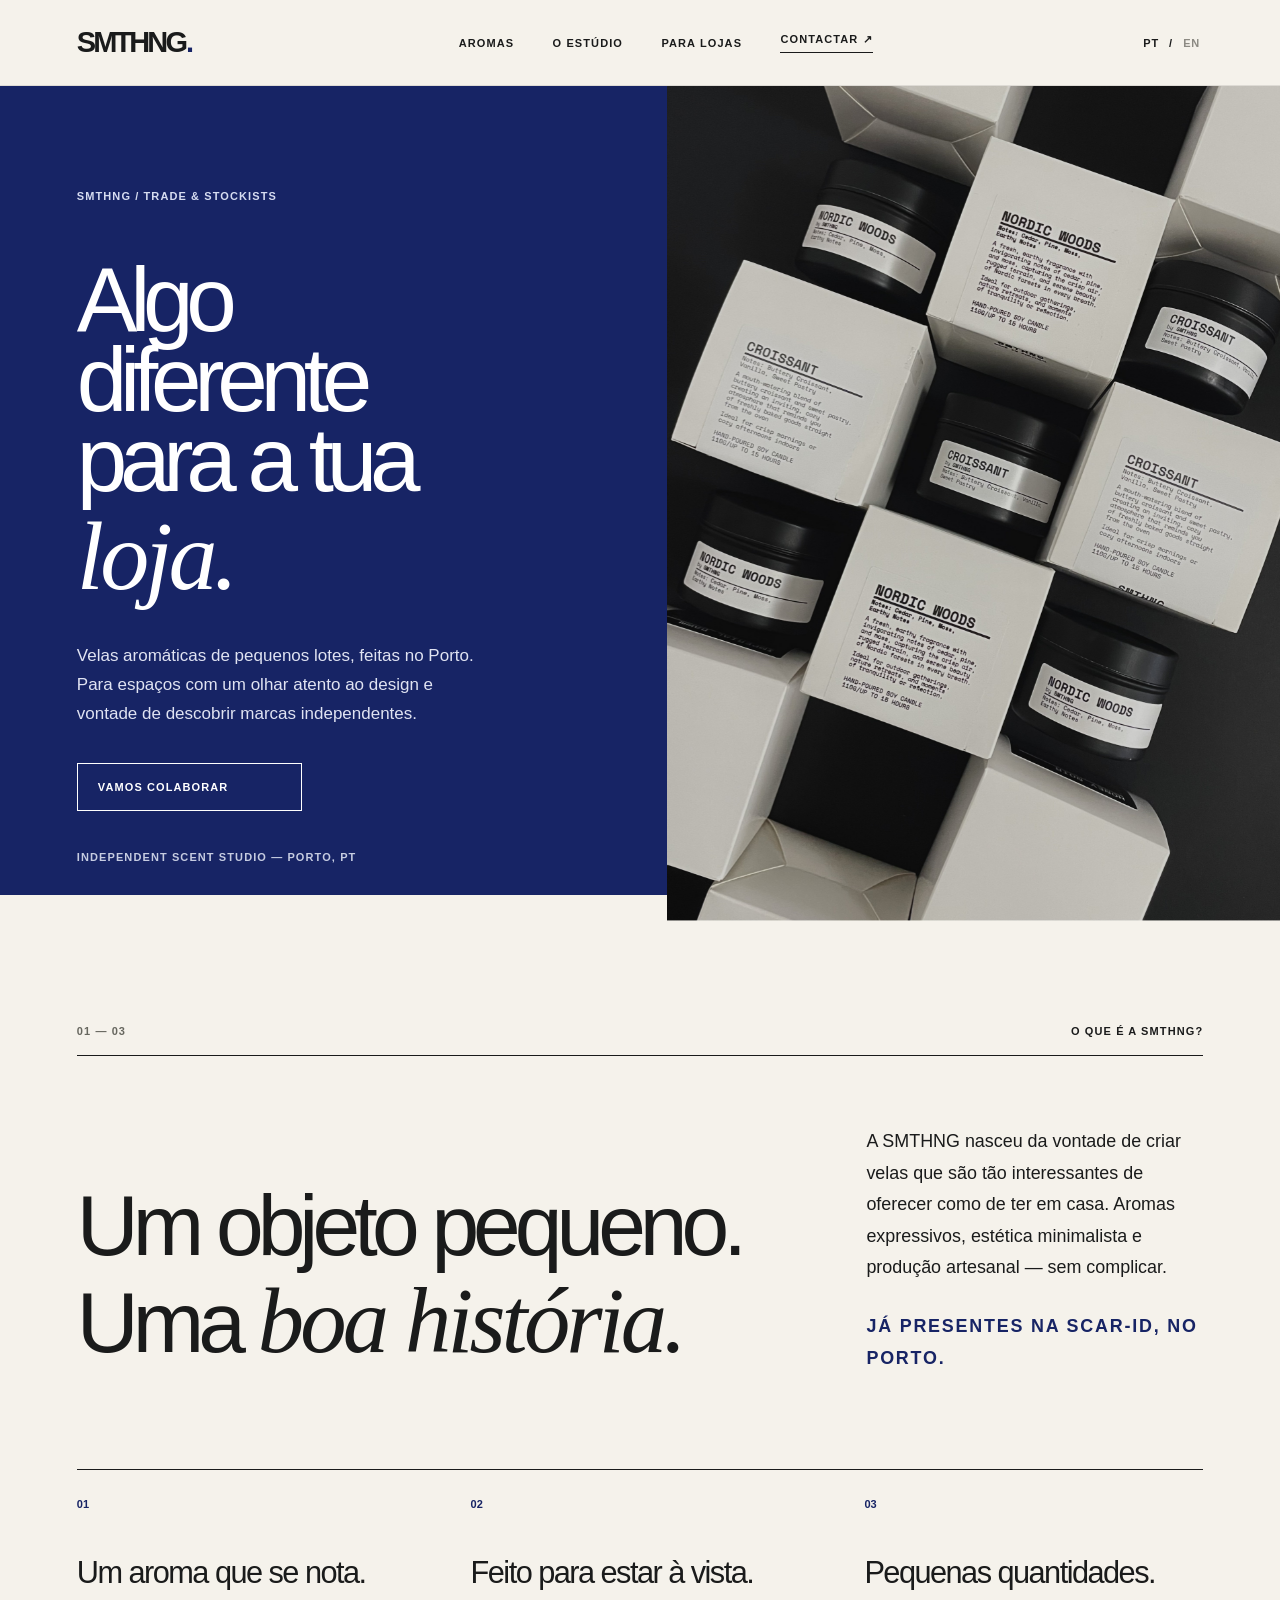
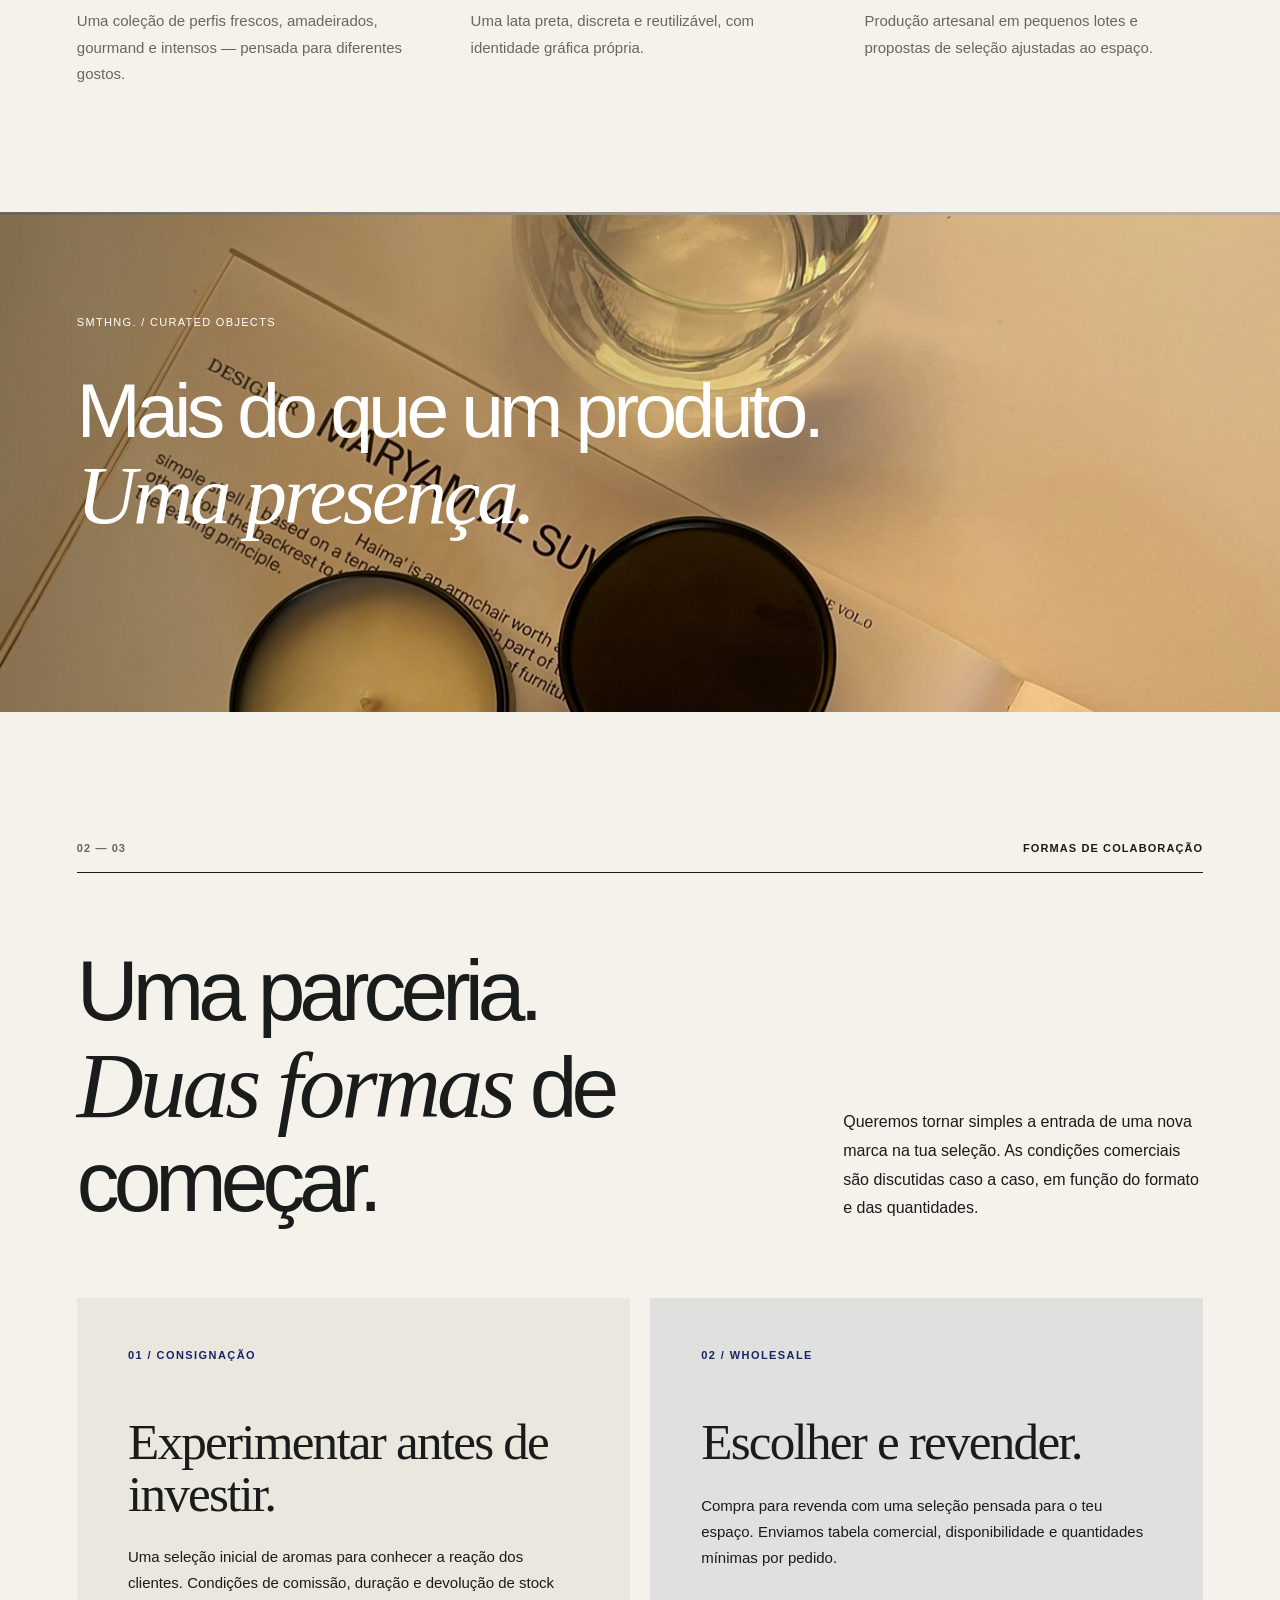
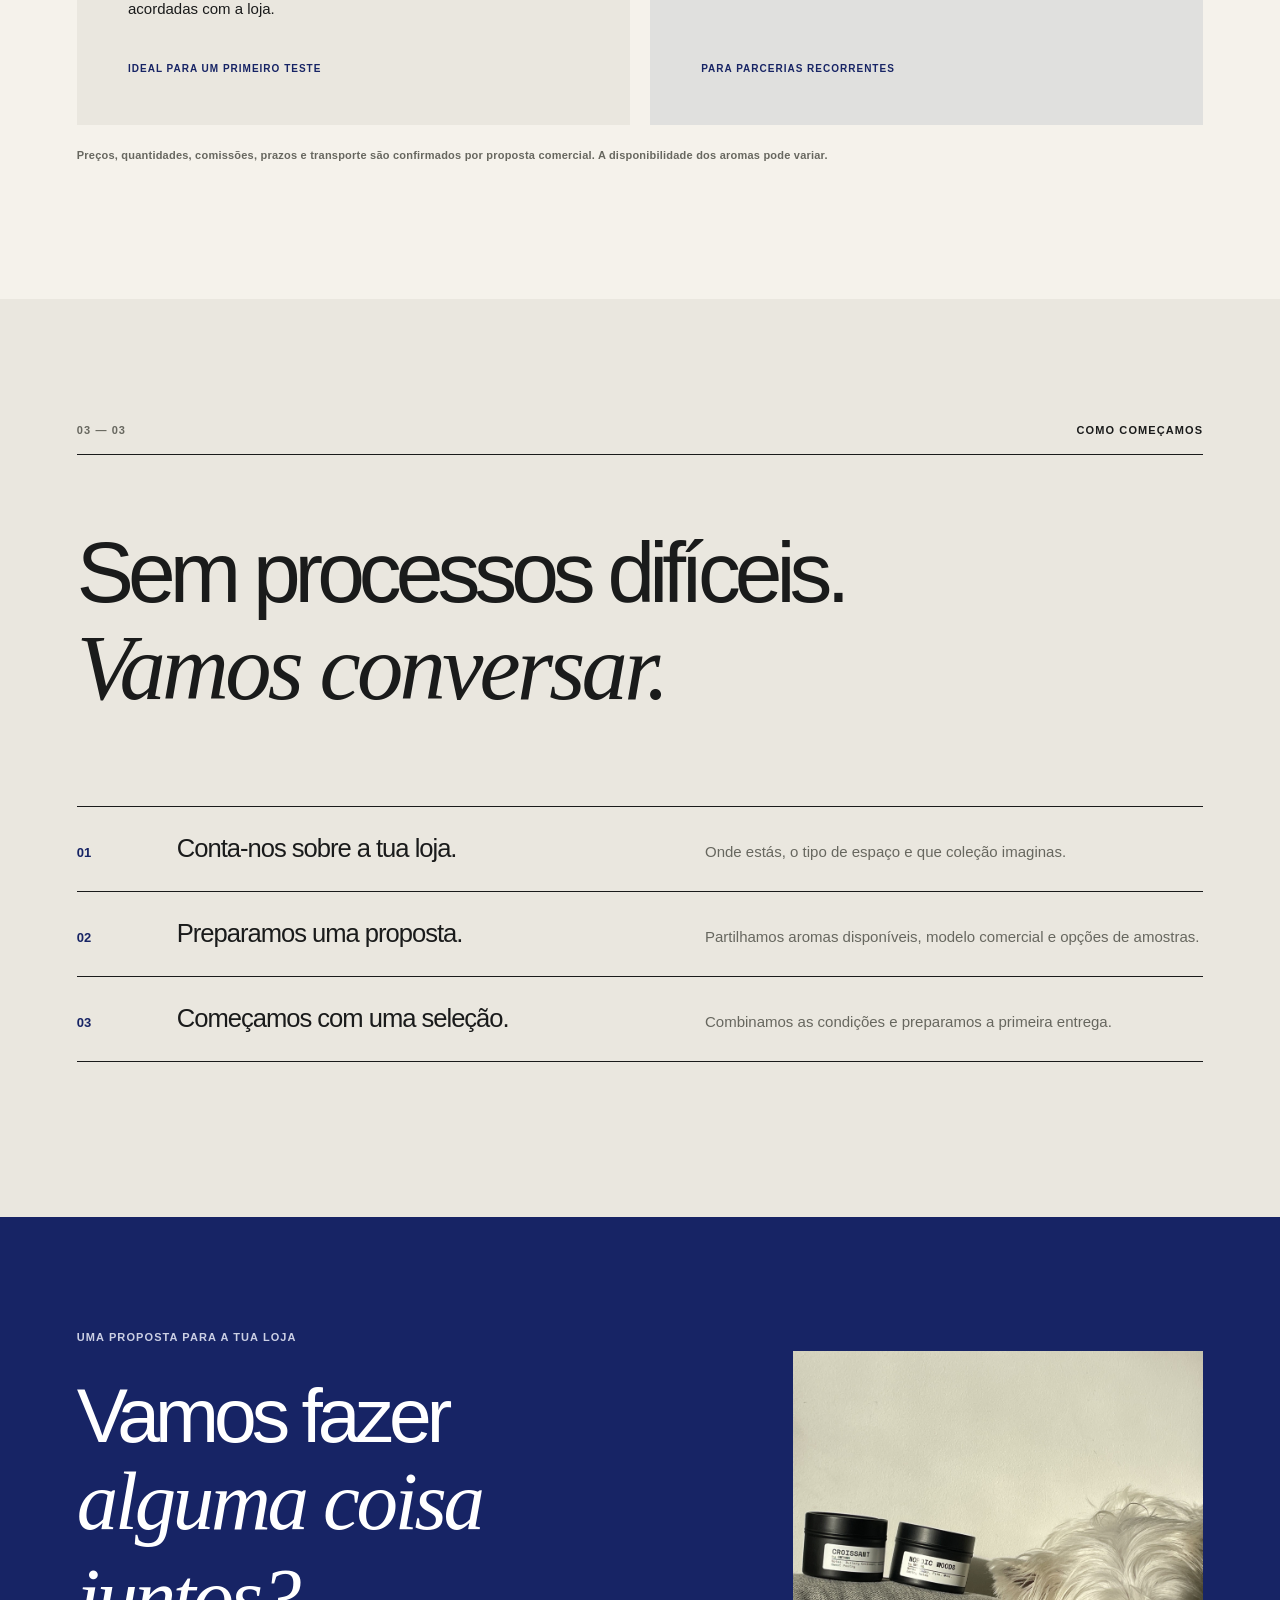
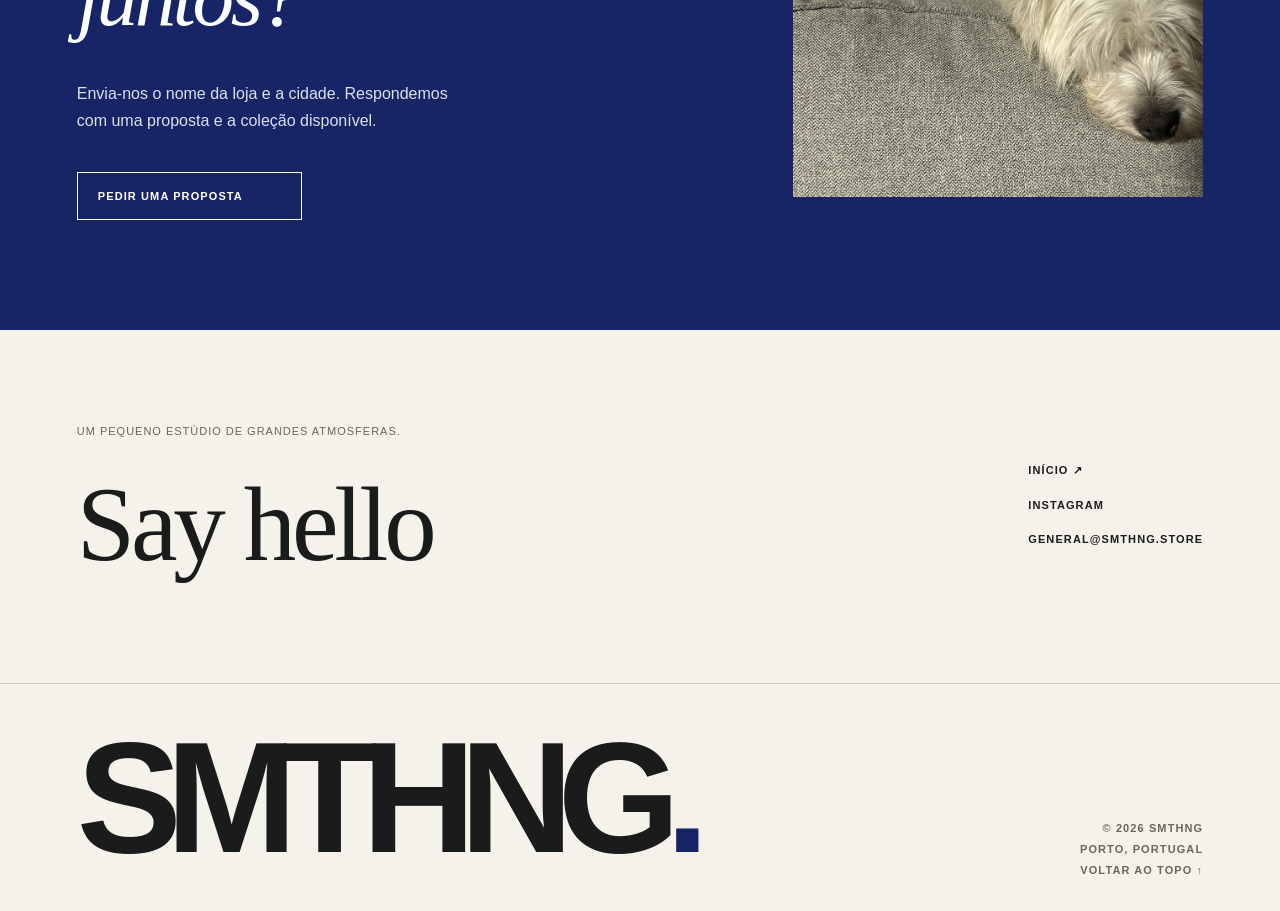
==== commit 10b531d3: "style: clean graphic arrows and add stockist hero depth" ====
--- a/stockists/index.html
+++ b/stockists/index.html
@@ -28,7 +28,7 @@
         <a href="../#collection" data-i18n="navScents">Aromas</a>
         <a href="../#story" data-i18n="navStory">O estúdio</a>
         <a href="./" aria-current="page" data-i18n="navStockists">Para lojas</a>
-        <a class="nav-contact" href="mailto:general@smthng.store?subject=Parceria%20SMTHNG" data-i18n="navContact">Contactar <span aria-hidden="true">↗</span></a>
+        <a class="nav-contact" href="mailto:general@smthng.store?subject=Parceria%20SMTHNG" data-i18n="navContact">Contactar <span class="ui-arrow" aria-hidden="true"></span></a>
       </nav>
       <div class="header-actions">
         <div class="language-switch" aria-label="Choose language">
@@ -43,8 +43,8 @@
 
   <main id="main">
     <section class="stockist-hero">
-      <div class="stockist-hero-copy"><p class="eyebrow eyebrow-light">SMTHNG / TRADE & STOCKISTS</p><h1 data-i18n-html="b2bHeading">Algo<br>diferente<br>para a tua <em>loja.</em></h1><p data-i18n="b2bBody">Velas aromáticas de pequenos lotes, feitas no Porto. Para espaços com um olhar atento ao design e vontade de descobrir marcas independentes.</p><a class="button button-light" href="#partnership"><span data-i18n="b2bCta">Vamos colaborar</span><span aria-hidden="true">↗</span></a><span class="stockist-hero-foot">INDEPENDENT SCENT STUDIO — PORTO, PT</span></div>
-      <div class="stockist-hero-photo"><img src="../assets/img/stockist-hero-v2.jpg" alt="Coleção de velas SMTHNG, três aromas em recipientes pretos reutilizáveis" fetchpriority="high"></div>
+      <div class="stockist-hero-copy"><p class="eyebrow eyebrow-light">SMTHNG / TRADE & STOCKISTS</p><h1 data-i18n-html="b2bHeading">Algo<br>diferente<br>para a tua <em>loja.</em></h1><p data-i18n="b2bBody">Velas aromáticas de pequenos lotes, feitas no Porto. Para espaços com um olhar atento ao design e vontade de descobrir marcas independentes.</p><a class="button button-light" href="#partnership"><span data-i18n="b2bCta">Vamos colaborar</span><span class="ui-arrow" aria-hidden="true"></span></a><span class="stockist-hero-foot">INDEPENDENT SCENT STUDIO — PORTO, PT</span></div>
+      <div class="stockist-hero-photo"><img src="../assets/img/stockist-hero-v2.jpg" data-parallax="0.17" alt="Coleção de velas SMTHNG, três aromas em recipientes pretos reutilizáveis" fetchpriority="high"></div>
     </section>
 
     <section class="stockist-intro shell" aria-labelledby="stockist-intro-heading">
@@ -80,12 +80,12 @@
       </div>
     </section>
 
-    <section class="contact-section" id="contact"><div class="shell contact-inner"><div><span class="overline light-overline" data-i18n="b2bContactLabel">UMA PROPOSTA PARA A TUA LOJA</span><h2 data-i18n-html="b2bContactHeading">Vamos fazer<br><em>alguma coisa juntos?</em></h2><p data-i18n="b2bContactBody">Envia-nos o nome da loja e a cidade. Respondemos com uma proposta e a coleção disponível.</p><a class="button button-light" href="mailto:general@smthng.store?subject=Parceria%20SMTHNG%20%E2%80%94%20A%20minha%20loja&body=Ol%C3%A1%20SMTHNG%2C%0A%0ANome%20da%20loja%3A%20%0ACidade%3A%20%0ASite%20ou%20Instagram%3A%20%0AModelo%20de%20colabora%C3%A7%C3%A3o%3A%20%0A%0AObrigado!"><span data-i18n="b2bContactCta">Pedir uma proposta</span><span aria-hidden="true">↗</span></a></div><div class="contact-image"><img src="../assets/img/stockist-contact-v2.jpg" alt="Vela SMTHNG Honey Noir com material artesanal" loading="lazy"></div></div></section>
+    <section class="contact-section" id="contact"><div class="shell contact-inner"><div><span class="overline light-overline" data-i18n="b2bContactLabel">UMA PROPOSTA PARA A TUA LOJA</span><h2 data-i18n-html="b2bContactHeading">Vamos fazer<br><em>alguma coisa juntos?</em></h2><p data-i18n="b2bContactBody">Envia-nos o nome da loja e a cidade. Respondemos com uma proposta e a coleção disponível.</p><a class="button button-light" href="mailto:general@smthng.store?subject=Parceria%20SMTHNG%20%E2%80%94%20A%20minha%20loja&body=Ol%C3%A1%20SMTHNG%2C%0A%0ANome%20da%20loja%3A%20%0ACidade%3A%20%0ASite%20ou%20Instagram%3A%20%0AModelo%20de%20colabora%C3%A7%C3%A3o%3A%20%0A%0AObrigado!"><span data-i18n="b2bContactCta">Pedir uma proposta</span><span class="ui-arrow" aria-hidden="true"></span></a></div><div class="contact-image"><img src="../assets/img/stockist-contact-v2.jpg" alt="Vela SMTHNG Honey Noir com material artesanal" loading="lazy"></div></div></section>
   </main>
 
   <footer class="site-footer">
-    <div class="footer-top shell"><div><p class="footer-small" data-i18n="footerIntro">UM PEQUENO ESTÚDIO DE GRANDES ATMOSFERAS.</p><a class="footer-email" href="mailto:general@smthng.store">Say hello<span aria-hidden="true">↗</span></a></div><div class="footer-links"><a href="../" data-i18n="footerHome">INÍCIO ↗</a><a href="https://www.instagram.com/smthng.store/" target="_blank" rel="noopener noreferrer">INSTAGRAM ↗</a><a href="mailto:general@smthng.store">GENERAL@SMTHNG.STORE ↗</a></div></div>
-    <div class="footer-bottom shell"><a class="wordmark footer-wordmark" href="../">SMTHNG<span class="wordmark-dot">.</span></a><div><span>© <span data-year>2026</span> SMTHNG</span><span>PORTO, PORTUGAL</span><a href="#top" data-i18n="backToTop">VOLTAR AO TOPO ↑</a></div></div>
+    <div class="footer-top shell"><div><p class="footer-small" data-i18n="footerIntro">UM PEQUENO ESTÚDIO DE GRANDES ATMOSFERAS.</p><a class="footer-email" href="mailto:general@smthng.store">Say hello<span class="ui-arrow" aria-hidden="true"></span></a></div><div class="footer-links"><a href="../" data-i18n="footerHome">INÍCIO</a><a href="https://www.instagram.com/smthng.store/" target="_blank" rel="noopener noreferrer">INSTAGRAM</a><a href="mailto:general@smthng.store">GENERAL@SMTHNG.STORE</a></div></div>
+    <div class="footer-bottom shell"><a class="wordmark footer-wordmark" href="../">SMTHNG<span class="wordmark-dot">.</span></a><div><span>© <span data-year>2026</span> SMTHNG</span><span>PORTO, PORTUGAL</span><a href="#top" data-i18n="backToTop">VOLTAR AO TOPO</a></div></div>
   </footer>
 </body>
 </html>
--- a/assets/styles.css
+++ b/assets/styles.css
@@ -252,3 +252,34 @@
   .contact-inner{padding-block:75px}
 }
 @media(prefers-reduced-motion:reduce){html{scroll-behavior:auto}*,*::before,*::after{animation-duration:.01ms!important;transition-duration:.01ms!important}}
+
+
+/* Photo refresh — interactive editorial collection */
+.scent-card{min-width:0}
+.scent-open{display:block;text-align:left;background:none;border:0;color:inherit;padding:0;width:100%;cursor:pointer}
+.scent-open:focus-visible{outline:2px solid var(--blue);outline-offset:6px}
+.scent-open:hover .scent-symbol,.scent-open:focus-visible .scent-symbol{transform:translate(4px,-4px)}
+.scent-symbol{transition:transform .2s ease}
+.scent-dialog{position:fixed;margin:auto;inset:0;width:min(1040px,calc(100vw - 44px));max-width:1040px;max-height:min(800px,calc(100dvh - 36px));padding:0;border:0;background:var(--paper);color:var(--ink);box-shadow:0 24px 95px rgba(0,0,0,.35);overflow:auto}
+.scent-dialog::backdrop{background:rgba(8,13,30,.72);backdrop-filter:blur(5px)}
+.scent-dialog-inner{display:grid;grid-template-columns:49% 51%;min-height:min(670px,calc(100dvh - 60px))}
+.scent-dialog-photo{background:var(--paper-2)}
+.scent-dialog-photo img{width:100%;height:100%;object-fit:cover;min-height:530px}
+.scent-dialog-content{display:flex;flex-direction:column;padding:clamp(26px,4.8vw,60px)}
+.scent-dialog-top{display:flex;justify-content:space-between;align-items:center;color:var(--blue)}
+.scent-dialog-close{font-family:var(--sans);font-weight:400;font-size:36px;line-height:1;color:var(--ink);border:0;background:none;cursor:pointer;padding:0 6px}
+.scent-dialog-content h2{font-size:clamp(43px,5vw,74px);font-weight:500;letter-spacing:-.075em;line-height:.96;margin-top:65px}
+.scent-dialog-notes{font-size:13px;letter-spacing:.03em;text-transform:uppercase;color:var(--blue);margin:20px 0 35px;font-weight:700}
+.scent-dialog-description{font-family:var(--serif);font-size:clamp(24px,2.5vw,34px);line-height:1.18}
+.scent-dialog-occasion{margin-top:38px;padding-top:22px;border-top:1px solid var(--line)}
+.scent-dialog-occasion .overline{color:var(--blue)}
+.scent-dialog-occasion p{line-height:1.65;font-size:15px;margin-top:13px}
+.scent-dialog-bottom{margin-top:auto;padding-top:35px;display:flex;flex-direction:column;gap:18px;align-items:flex-start}
+.scent-dialog-bottom>span{font-size:11px;color:var(--muted)}
+.editorial-image,.trade-image,.b2b-photo-band{overflow:hidden}
+img[data-parallax]{will-change:transform;transform-origin:center center}
+.has-reveal .reveal-on-scroll{opacity:0;transform:translate3d(0,24px,0);transition:opacity .8s ease,transform .8s cubic-bezier(.18,.7,.2,1)}
+.has-reveal .reveal-on-scroll.is-visible{opacity:1;transform:none}
+@media(max-width:820px){.scent-dialog-inner{grid-template-columns:1fr}.scent-dialog-photo img{height:min(320px,35dvh);min-height:220px}.scent-dialog-content h2{margin-top:28px}.scent-dialog-notes{margin-bottom:22px}.scent-dialog-content{padding:30px}.scent-dialog-description{font-size:29px}.scent-dialog-occasion{margin-top:25px}.scent-dialog-bottom{padding-top:25px}}
+@media(max-width:560px){.scent-dialog{width:calc(100vw - 20px);max-height:calc(100dvh - 20px)}.scent-dialog-photo img{height:230px;min-height:0}.scent-dialog-content{padding:25px}.scent-dialog-content h2{font-size:48px;margin-top:25px}.scent-dialog-description{font-size:26px}.scent-dialog-occasion p{font-size:14px}.scent-dialog-bottom .text-link{font-size:10px}}
+@media(prefers-reduced-motion:reduce){.has-reveal .reveal-on-scroll{opacity:1;transform:none;transition:none}img[data-parallax]{transform:none!important}.scent-dialog::backdrop{backdrop-filter:none}}
